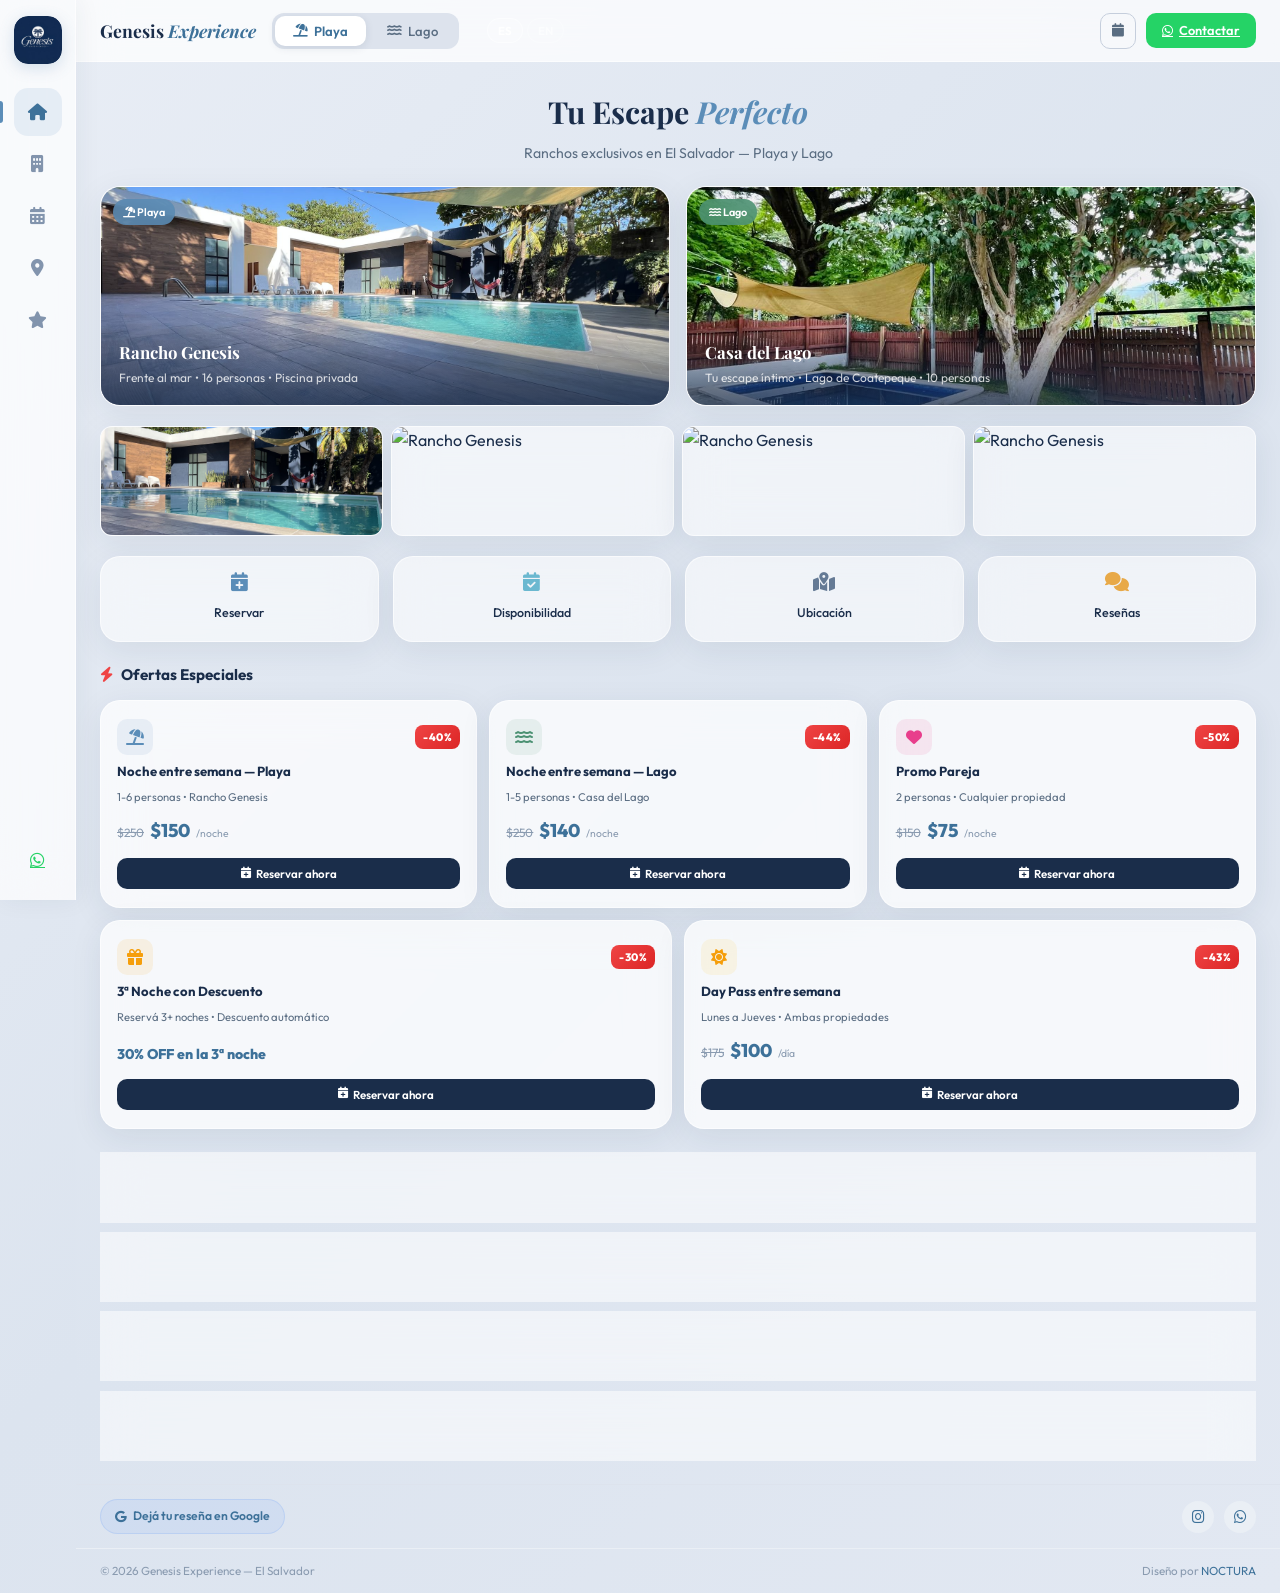
==== index.html @ 0c92fbf9 "Initial commit: Genesis Experience with international SEO optimization - Pre-rendered English versio" ====
<!DOCTYPE html>
<html lang="es">
<head>
    <meta charset="UTF-8">
    <meta name="viewport" content="width=device-width, initial-scale=1.0">
    <title>Genesis Experience | Ranchos Exclusivos en El Salvador — Playa y Lago de Coatepeque</title>
    <meta name="description" content="Ranchos exclusivos frente al mar y en el Lago de Coatepeque, El Salvador. Alquiler vacacional para familias de Centroam&eacute;rica y salvadore&ntilde;os en USA que regresan de visita. Day Pass, paquetes familiares, grupales y rom&aacute;nticos. Reserv&aacute; desde cualquier pa&iacute;s.">
    <meta name="keywords" content="rancho playa El Salvador, alquiler casa Coatepeque, caba&ntilde;a Lago Coatepeque, vacaciones El Salvador, turismo Costa del Sol, rancho familiar playa, day pass El Salvador, alquiler vacacional Centroam&eacute;rica, hospedaje El Salvador, vacation rental El Salvador, Genesis Experience, Genesis Ranch, rancho San Luis Talpa, turismo La Libertad, visitar El Salvador, ranchos playa Guatemala turistas, casa lago El Salvador diaspora">
    <meta name="author" content="Genesis Experience">
    <meta name="language" content="Spanish, Espa&ntilde;ol">
    <meta name="distribution" content="global">
    <meta name="rating" content="general">
    <meta name="robots" content="index, follow, max-image-preview:large, max-snippet:-1, max-video-preview:-1">
    <meta name="googlebot" content="index, follow">
    <!-- Geo tags -->
    <meta name="geo.region" content="SV">
    <meta name="geo.placename" content="La Libertad, El Salvador">
    <meta name="geo.position" content="13.473275;-89.267750">
    <meta name="ICBM" content="13.473275, -89.267750">
    <meta name="DC.coverage" content="El Salvador, Centroam&eacute;rica">
    <!-- Open Graph -->
    <meta property="og:type" content="website">
    <meta property="og:title" content="Genesis Experience | Ranchos Exclusivos en El Salvador">
    <meta property="og:description" content="Ranchos exclusivos frente al mar y en el Lago de Coatepeque. Reservá tu escapada perfecta en El Salvador desde cualquier país.">
    <meta property="og:image" content="https://genesis-experiences.com/img/logo-blue.jpg">
    <meta property="og:image:width" content="1024">
    <meta property="og:image:height" content="1024">
    <meta property="og:image:alt" content="Genesis Experience — Ranchos exclusivos en El Salvador">
    <meta property="og:url" content="https://genesis-experiences.com/">
    <meta property="og:locale" content="es_SV">
    <meta property="og:locale:alternate" content="es_GT">
    <meta property="og:locale:alternate" content="es_HN">
    <meta property="og:locale:alternate" content="es_CR">
    <meta property="og:locale:alternate" content="es_US">
    <meta property="og:locale:alternate" content="en_US">
    <meta property="og:site_name" content="Genesis Experience">
    <!-- Twitter Card -->
    <meta name="twitter:card" content="summary_large_image">
    <meta name="twitter:title" content="Genesis Experience | Ranchos Exclusivos en El Salvador">
    <meta name="twitter:description" content="Ranchos exclusivos frente al mar y en el Lago de Coatepeque. Reservá tu escapada perfecta en El Salvador.">
    <meta name="twitter:image" content="https://genesis-experiences.com/img/rancho-playa/rancho-playa-01.jpg">
    <meta name="twitter:image:alt" content="Rancho Genesis frente al mar en El Salvador">
    <!-- Canonical & hreflang -->
    <link rel="canonical" href="https://genesis-experiences.com/">
    <link rel="alternate" hreflang="es-sv" href="https://genesis-experiences.com/">
    <link rel="alternate" hreflang="es-gt" href="https://genesis-experiences.com/">
    <link rel="alternate" hreflang="es-hn" href="https://genesis-experiences.com/">
    <link rel="alternate" hreflang="es-cr" href="https://genesis-experiences.com/">
    <link rel="alternate" hreflang="es-ni" href="https://genesis-experiences.com/">
    <link rel="alternate" hreflang="es-us" href="https://genesis-experiences.com/">
    <link rel="alternate" hreflang="es-419" href="https://genesis-experiences.com/">
    <link rel="alternate" hreflang="en-us" href="https://genesis-experiences.com/en/">
    <link rel="alternate" hreflang="x-default" href="https://genesis-experiences.com/">
    <link rel="manifest" href="manifest.json">
    <meta name="theme-color" content="#1a2d4a">
    <link rel="icon" type="image/svg+xml" href="img/icons/favicon.svg">
    <link rel="apple-touch-icon" href="img/icons/icon-192.png">
    <link rel="preconnect" href="https://fonts.googleapis.com">
    <link rel="preconnect" href="https://fonts.gstatic.com" crossorigin>
    <link href="https://fonts.googleapis.com/css2?family=Outfit:wght@300;400;500;600;700;800&family=Playfair+Display:ital,wght@0,400;0,600;0,700;1,400&display=swap" rel="stylesheet">
    <link rel="stylesheet" href="https://cdnjs.cloudflare.com/ajax/libs/font-awesome/6.5.1/css/all.min.css">
    <link rel="stylesheet" href="css/styles.css?v=20260331">
    <!-- Structured Data: LodgingBusiness -->
    <script type="application/ld+json">
    {
        "@context": "https://schema.org",
        "@type": "LodgingBusiness",
        "@id": "https://genesis-experiences.com/#business",
        "name": "Genesis Experience",
        "alternateName": ["Genesis Ranch", "Rancho Genesis"],
        "description": "Ranchos exclusivos frente al mar y en el Lago de Coatepeque, El Salvador. Alquiler vacacional para familias centroamericanas y la diáspora salvadoreña que regresa a visitar.",
        "url": "https://genesis-experiences.com/",
        "image": [
            "https://genesis-experiences.com/img/rancho-playa/rancho-playa-01.jpg",
            "https://genesis-experiences.com/img/casa-lago/casa-lago-01.jpg",
            "https://genesis-experiences.com/img/logo-blue.jpg"
        ],
        "logo": "https://genesis-experiences.com/img/logo-blue.jpg",
        "telephone": "+50374762493",
        "email": "reservas@genesis-experiences.com",
        "priceRange": "$75 - $400",
        "currenciesAccepted": "USD",
        "paymentAccepted": ["Cash", "Bank Transfer"],
        "knowsLanguage": ["Spanish", "English"],
        "address": {
            "@type": "PostalAddress",
            "addressCountry": "SV",
            "addressRegion": "La Libertad",
            "addressLocality": "El Salvador"
        },
        "geo": {
            "@type": "GeoCoordinates",
            "latitude": "13.473275",
            "longitude": "-89.267750"
        },
        "areaServed": [
            { "@type": "Country", "name": "El Salvador" },
            { "@type": "Country", "name": "Guatemala" },
            { "@type": "Country", "name": "Honduras" },
            { "@type": "Country", "name": "Costa Rica" },
            { "@type": "Country", "name": "Nicaragua" },
            { "@type": "Country", "name": "United States" }
        ],
        "aggregateRating": {
            "@type": "AggregateRating",
            "ratingValue": "4.8",
            "reviewCount": "13",
            "bestRating": "5",
            "worstRating": "1"
        },
        "potentialAction": {
            "@type": "ReserveAction",
            "target": {
                "@type": "EntryPoint",
                "urlTemplate": "https://genesis-experiences.com/reservas",
                "inLanguage": ["es", "en"],
                "actionPlatform": ["http://schema.org/DesktopWebPlatform", "http://schema.org/MobileWebPlatform"]
            },
            "result": { "@type": "LodgingReservation", "name": "Reserva Genesis Experience" }
        },
        "sameAs": [
            "https://www.instagram.com/genesis_experience_sv/",
            "https://wa.me/50374762493"
        ],
        "containsPlace": [
            {
                "@type": "Accommodation",
                "@id": "https://genesis-experiences.com/#rancho-playa",
                "name": "Rancho Genesis Playa",
                "description": "Rancho exclusivo frente al mar con piscina privada, parrilla, amplias zonas al aire libre y capacidad para 16 personas. Ideal para familias y grupos.",
                "image": "https://genesis-experiences.com/img/rancho-playa/rancho-playa-01.jpg",
                "address": {
                    "@type": "PostalAddress",
                    "addressCountry": "SV",
                    "addressRegion": "La Libertad",
                    "addressLocality": "San Luis Talpa"
                },
                "geo": { "@type": "GeoCoordinates", "latitude": "13.473275", "longitude": "-89.267750" },
                "amenityFeature": [
                    { "@type": "LocationFeatureSpecification", "name": "Piscina privada", "value": true },
                    { "@type": "LocationFeatureSpecification", "name": "Acceso directo a playa", "value": true },
                    { "@type": "LocationFeatureSpecification", "name": "WiFi", "value": true },
                    { "@type": "LocationFeatureSpecification", "name": "Parrilla BBQ", "value": true },
                    { "@type": "LocationFeatureSpecification", "name": "Pet-friendly", "value": true },
                    { "@type": "LocationFeatureSpecification", "name": "Estacionamiento privado", "value": true },
                    { "@type": "LocationFeatureSpecification", "name": "4 habitaciones", "value": true },
                    { "@type": "LocationFeatureSpecification", "name": "Cocina equipada", "value": true }
                ],
                "occupancy": { "@type": "QuantitativeValue", "maxValue": 16, "unitText": "persons" },
                "priceRange": "$150 - $400"
            },
            {
                "@type": "Accommodation",
                "@id": "https://genesis-experiences.com/#casa-lago",
                "name": "Casa del Lago Coatepeque",
                "description": "Acogedora casa a orillas del Lago de Coatepeque con acceso privado al agua, muelle y vista espectacular. Ideal para parejas, retiros y grupos pequeños.",
                "image": "https://genesis-experiences.com/img/casa-lago/casa-lago-01.jpg",
                "address": {
                    "@type": "PostalAddress",
                    "addressCountry": "SV",
                    "addressRegion": "Santa Ana",
                    "addressLocality": "Lago de Coatepeque"
                },
                "geo": { "@type": "GeoCoordinates", "latitude": "13.842745", "longitude": "-89.570966" },
                "amenityFeature": [
                    { "@type": "LocationFeatureSpecification", "name": "Acceso privado al lago", "value": true },
                    { "@type": "LocationFeatureSpecification", "name": "Muelle", "value": true },
                    { "@type": "LocationFeatureSpecification", "name": "WiFi", "value": true },
                    { "@type": "LocationFeatureSpecification", "name": "Vista panorámica", "value": true },
                    { "@type": "LocationFeatureSpecification", "name": "Pet-friendly", "value": true },
                    { "@type": "LocationFeatureSpecification", "name": "3 habitaciones", "value": true },
                    { "@type": "LocationFeatureSpecification", "name": "Cocina equipada", "value": true }
                ],
                "occupancy": { "@type": "QuantitativeValue", "maxValue": 10, "unitText": "persons" },
                "priceRange": "$140 - $400"
            }
        ]
    }
    </script>
    <!-- Structured Data: WebSite (para Sitelinks searchbox) -->
    <script type="application/ld+json">
    {
        "@context": "https://schema.org",
        "@type": "WebSite",
        "name": "Genesis Experience",
        "url": "https://genesis-experiences.com/",
        "inLanguage": ["es", "en"]
    }
    </script>
    <!-- Structured Data: Organization -->
    <script type="application/ld+json">
    {
        "@context": "https://schema.org",
        "@type": "Organization",
        "name": "Genesis Experience",
        "url": "https://genesis-experiences.com/",
        "logo": "https://genesis-experiences.com/img/logo-blue.jpg",
        "contactPoint": {
            "@type": "ContactPoint",
            "telephone": "+50374762493",
            "contactType": "reservations",
            "availableLanguage": ["Spanish", "English"],
            "areaServed": ["SV", "GT", "HN", "CR", "NI", "US"]
        },
        "sameAs": [
            "https://www.instagram.com/genesis_experience_sv/"
        ]
    }
    </script>
</head>
<body>

<!-- SIDEBAR -->
<aside class="sidebar">
    <div class="sidebar-logo" onclick="navTo('home')"><img src="img/logo-blue.jpg" alt="Genesis Experience" style="width:100%;height:100%;object-fit:cover;border-radius:inherit;"></div>
    <nav class="sidebar-nav">
        <button class="sidebar-btn active" onclick="navTo('home')"><i class="fas fa-home"></i><span class="tip" data-i18n="nav.home">Inicio</span></button>
        <button class="sidebar-btn" onclick="navTo('property')"><i class="fas fa-building"></i><span class="tip" data-i18n="nav.property">Propiedad</span></button>
        <button class="sidebar-btn" onclick="navTo('booking')"><i class="fas fa-calendar-alt"></i><span class="tip" data-i18n="nav.book">Reservar</span></button>
        <button class="sidebar-btn" onclick="navTo('property')"><i class="fas fa-map-marker-alt"></i><span class="tip" data-i18n="nav.location">Ubicaci&oacute;n</span></button>
        <button class="sidebar-btn" onclick="navTo('reviews')"><i class="fas fa-star"></i><span class="tip" data-i18n="nav.reviews">Rese&ntilde;as</span></button>
    </nav>
    <div class="sidebar-bottom">
        <a href="https://wa.me/50374762493" target="_blank" class="sidebar-btn" style="color:#25d366;"><i class="fab fa-whatsapp"></i><span class="tip">WhatsApp</span></a>
    </div>
</aside>

<!-- MAIN -->
<div class="main theme-playa">
    <header class="topbar">
        <div class="topbar-left">
            <span class="topbar-brand">Genesis <em>Experience</em></span>
            <div class="prop-switch">
                <button class="prop-switch-btn active" onclick="switchGlobalProp('playa',this)"><i class="fas fa-umbrella-beach"></i> <span data-i18n="prop.beach.short">Playa</span></button>
                <button class="prop-switch-btn" onclick="switchGlobalProp('lago',this)"><i class="fas fa-water"></i> <span data-i18n="prop.lake.short">Lago</span></button>
            </div>
            <div class="lang-switch">
                <button class="lang-btn active" onclick="setLang('es')" data-lang="es">ES</button>
                <button class="lang-btn" onclick="setLang('en')" data-lang="en">EN</button>
            </div>
        </div>
        <div class="topbar-right">
            <button class="topbar-icon" onclick="navTo('booking')" title="Reservar"><i class="fas fa-calendar"></i></button>
            <a href="https://wa.me/50374762493" target="_blank" class="wa-btn"><i class="fab fa-whatsapp"></i> <span class="desk" data-i18n="nav.contact">Contactar</span></a>
        </div>
    </header>

    <!-- HOME -->
    <section class="page-section active" id="sec-home">
        <div class="home-welcome">
            <h1 data-i18n="hero.title">Tu Escape <em>Perfecto</em></h1>
            <p data-i18n="hero.subtitle">Ranchos exclusivos en El Salvador &mdash; Playa y Lago</p>
        </div>
        <div class="prop-cards-row">
            <div class="prop-card-home gcard" onclick="switchGlobalProp('playa');navTo('property')">
                <img src="img/rancho-playa/rancho-playa-03.jpg" alt="Rancho Genesis Playa" fetchpriority="high">
                <span class="prop-card-badge beach"><i class="fas fa-umbrella-beach"></i> Playa</span>
                <div class="prop-card-overlay">
                    <h3 data-i18n="prop.rancho.name">Rancho Genesis</h3>
                    <p data-i18n="prop.rancho.tagline">Frente al mar &bull; 16 personas &bull; Piscina privada</p>
                </div>
            </div>
            <div class="prop-card-home gcard" onclick="switchGlobalProp('lago');navTo('property')">
                <img src="img/casa-lago/casa-lago-04.jpg" alt="Casa del Lago" loading="lazy">
                <span class="prop-card-badge lake"><i class="fas fa-water"></i> Lago</span>
                <div class="prop-card-overlay">
                    <h3 data-i18n="prop.lago.name">Casa del Lago</h3>
                    <p data-i18n="prop.lago.tagline">Lago de Coatepeque &bull; 10 personas</p>
                </div>
            </div>
        </div>
        <div class="home-photos" id="homePhotos"></div>
        <div class="quick-row">
            <div class="quick-item gcard" onclick="navTo('booking')"><i class="fas fa-calendar-plus" style="color:var(--accent)"></i><span data-i18n="nav.book">Reservar</span></div>
            <div class="quick-item gcard" onclick="navTo('booking')"><i class="fas fa-calendar-check" style="color:var(--mint-dark)"></i><span data-i18n="nav.availability">Disponibilidad</span></div>
            <div class="quick-item gcard" onclick="navTo('property')"><i class="fas fa-map-marked-alt" style="color:var(--warm-600)"></i><span data-i18n="nav.location">Ubicaci&oacute;n</span></div>
            <div class="quick-item gcard" onclick="navTo('reviews')"><i class="fas fa-comments" style="color:var(--gold)"></i><span data-i18n="nav.reviews">Rese&ntilde;as</span></div>
        </div>
        <!-- Ofertas Flash -->
        <div class="offers-section">
            <h3 class="offers-title"><i class="fas fa-bolt"></i> Ofertas Especiales</h3>
            <div class="offers-scroll">
                <div class="offer-card shimmer-card gcard" onclick="navTo('booking');document.getElementById('formProperty').value='rancho-playa';document.getElementById('formType').value='noche';toggleDateFields();calcPrice();">
                    <div class="offer-top">
                        <div class="offer-icon" style="background:rgba(91,141,184,0.1);color:var(--accent);"><i class="fas fa-umbrella-beach"></i></div>
                        <span class="offer-badge">-40%</span>
                    </div>
                    <div class="offer-name">Noche entre semana &mdash; Playa</div>
                    <div class="offer-detail">1-6 personas &bull; Rancho Genesis</div>
                    <div class="offer-price">
                        <span class="offer-old">$250</span>
                        <span class="offer-new">$150</span>
                        <span class="offer-unit">/noche</span>
                    </div>
                    <button class="offer-cta"><i class="fas fa-calendar-plus"></i> Reservar ahora</button>
                </div>
                <div class="offer-card shimmer-card gcard" onclick="navTo('booking');document.getElementById('formProperty').value='casa-lago';document.getElementById('formType').value='noche';toggleDateFields();calcPrice();">
                    <div class="offer-top">
                        <div class="offer-icon" style="background:rgba(76,145,115,0.1);color:var(--lago);"><i class="fas fa-water"></i></div>
                        <span class="offer-badge">-44%</span>
                    </div>
                    <div class="offer-name">Noche entre semana &mdash; Lago</div>
                    <div class="offer-detail">1-5 personas &bull; Casa del Lago</div>
                    <div class="offer-price">
                        <span class="offer-old">$250</span>
                        <span class="offer-new">$140</span>
                        <span class="offer-unit">/noche</span>
                    </div>
                    <button class="offer-cta"><i class="fas fa-calendar-plus"></i> Reservar ahora</button>
                </div>
                <div class="offer-card shimmer-card gcard" onclick="navTo('booking');document.getElementById('formType').value='pareja';toggleDateFields();calcPrice();">
                    <div class="offer-top">
                        <div class="offer-icon" style="background:rgba(232,62,140,0.1);color:#e83e8c;"><i class="fas fa-heart"></i></div>
                        <span class="offer-badge">-50%</span>
                    </div>
                    <div class="offer-name">Promo Pareja</div>
                    <div class="offer-detail">2 personas &bull; Cualquier propiedad</div>
                    <div class="offer-price">
                        <span class="offer-old">$150</span>
                        <span class="offer-new">$75</span>
                        <span class="offer-unit">/noche</span>
                    </div>
                    <button class="offer-cta"><i class="fas fa-calendar-plus"></i> Reservar ahora</button>
                </div>
                <div class="offer-card shimmer-card gcard" onclick="navTo('booking');">
                    <div class="offer-top">
                        <div class="offer-icon" style="background:rgba(245,158,11,0.1);color:#f59e0b;"><i class="fas fa-gift"></i></div>
                        <span class="offer-badge">-30%</span>
                    </div>
                    <div class="offer-name">3&ordf; Noche con Descuento</div>
                    <div class="offer-detail">Reserv&aacute; 3+ noches &bull; Descuento autom&aacute;tico</div>
                    <div class="offer-price">
                        <span class="offer-new" style="font-size:0.88rem;">30% OFF en la 3&ordf; noche</span>
                    </div>
                    <button class="offer-cta"><i class="fas fa-calendar-plus"></i> Reservar ahora</button>
                </div>
                <div class="offer-card shimmer-card gcard" onclick="navTo('booking');document.getElementById('formType').value='daypass';toggleDateFields();calcPrice();">
                    <div class="offer-top">
                        <div class="offer-icon" style="background:rgba(251,191,36,0.1);color:#f59e0b;"><i class="fas fa-sun"></i></div>
                        <span class="offer-badge">-43%</span>
                    </div>
                    <div class="offer-name">Day Pass entre semana</div>
                    <div class="offer-detail">Lunes a Jueves &bull; Ambas propiedades</div>
                    <div class="offer-price">
                        <span class="offer-old">$175</span>
                        <span class="offer-new">$100</span>
                        <span class="offer-unit">/d&iacute;a</span>
                    </div>
                    <button class="offer-cta"><i class="fas fa-calendar-plus"></i> Reservar ahora</button>
                </div>
            </div>
        </div>
        <div class="home-revs" id="homeRevs"></div>
    </section>

    <!-- PROPERTY -->
    <section class="page-section" id="sec-property">
        <div class="prop-header">
            <div class="prop-gallery gcard" id="propGallery"></div>
            <div class="prop-info" id="propInfo"></div>
        </div>
        <div style="text-align:center;margin-top:4px;">
            <button class="btn-main" onclick="navTo('booking')"><i class="fas fa-calendar-plus"></i> <span data-i18n="book.property">Reservar esta Propiedad</span></button>
        </div>
        <div class="map-card gcard" id="mapPlaya" style="margin-top:20px;">
            <div class="map-head"><h3><i class="fas fa-umbrella-beach"></i> Rancho Genesis &mdash; <span data-i18n="map.location">Ubicaci&oacute;n</span></h3><span class="coords">13.473275, -89.267750</span></div>
            <iframe class="map-frame" src="https://www.google.com/maps/embed?pb=!1m18!1m12!1m3!1d317.2418757485168!2d-89.26791368355855!3d13.47322208946516!2m3!1f0!2f0!3f0!3m2!1i1024!2i768!4f13.1!3m3!1m2!1s0x8f7cd3165ce32a39%3A0xb4168dbc23240840!2sGenesis%20Ranch!5e1!3m2!1ses!2ssv!4v1773154653100!5m2!1ses!2ssv" allowfullscreen loading="lazy" referrerpolicy="no-referrer-when-downgrade"></iframe>
        </div>
        <div class="map-card gcard" id="mapLago" style="margin-top:20px;">
            <div class="map-head"><h3><i class="fas fa-water"></i> Casa del Lago &mdash; <span data-i18n="map.location">Ubicaci&oacute;n</span></h3><span class="coords">13.842745, -89.570966</span></div>
            <iframe class="map-frame" src="https://www.google.com/maps/embed?pb=!1m18!1m12!1m3!1d597.5596680745814!2d-89.57098910760114!3d13.843159509419142!2m3!1f0!2f0!3f0!3m2!1i1024!2i768!4f13.1!3m3!1m2!1s0x8f62c30d3515427f%3A0x4fa9820de4131a1b!2sCondominio%20lakeside!5e1!3m2!1ses!2ssv!4v1773154682039!5m2!1ses!2ssv" allowfullscreen loading="lazy" referrerpolicy="no-referrer-when-downgrade"></iframe>
        </div>
    </section>

    <!-- CALENDAR (hidden, redirects to booking) -->
    <!-- sec-calendar removed: booking section handles calendar -->

    <!-- BOOKING -->
    <section class="page-section" id="sec-booking">
        <div class="book-layout">
            <div class="book-left">
                <div class="cal-card gcard">
                    <div class="cal-header">
                        <h3 class="cal-title"><i class="fas fa-calendar-alt"></i> <span data-i18n="cal.title">Disponibilidad</span></h3>
                        <div class="cal-nav">
                            <button class="cal-nav-btn" onclick="changeMonth(-1)"><i class="fas fa-chevron-left"></i></button>
                            <span class="cal-month" id="calMonthYear"></span>
                            <button class="cal-nav-btn" onclick="changeMonth(1)"><i class="fas fa-chevron-right"></i></button>
                        </div>
                    </div>
                    <div class="cal-multi" id="calMulti"></div>
                    <div class="cal-legend">
                        <div class="cal-legend-item"><div class="cal-legend-dot" style="background:var(--accent);"></div> <span data-i18n="cal.today">Hoy</span></div>
                        <div class="cal-legend-item"><div class="cal-legend-dot" style="background:rgba(231,111,111,0.25);border:1px solid var(--coral);"></div> <span data-i18n="cal.booked">Reservado</span></div>
                        <div class="cal-legend-item"><div class="cal-legend-dot" style="background:rgba(232,169,72,0.2);border:1px solid rgba(232,169,72,0.5);"></div> <span data-i18n="cal.checkout">Salida 1PM</span></div>
                        <div class="cal-legend-item"><div class="cal-legend-dot" style="background:#fff;border:1px solid var(--warm-300);"></div> <span data-i18n="cal.available">Disponible</span></div>
                    </div>
                    <div class="cal-legend" style="margin-top:6px;padding-top:6px;border-top:1px dashed var(--warm-200);">
                        <div class="cal-legend-item"><div class="cal-legend-dot" style="background:#fff;border-bottom:2px solid #4caf50;"></div> <span>Entre semana</span></div>
                        <div class="cal-legend-item"><div class="cal-legend-dot" style="background:#fff;border-bottom:2px solid #ff9800;"></div> <span>Fin de semana</span></div>
                        <div class="cal-legend-item"><div class="cal-legend-dot" style="background:#fff;border-bottom:2px solid #e53935;"></div> <span>Temporada alta</span></div>
                    </div>
                </div>
                <!-- VIP Checker -->
                <div class="vip-checker gcard" id="vipChecker">
                    <h4 class="vc-title"><i class="fas fa-id-card"></i> &iquest;Ya sos cliente Genesis?</h4>
                    <p class="vc-desc">Ingres&aacute; tu DUI para ver tus beneficios exclusivos</p>
                    <div class="vc-input-row">
                        <input type="text" id="vipDUI" placeholder="00000000-0" maxlength="10">
                        <button type="button" onclick="checkVipCard()" class="vc-btn"><i class="fas fa-search"></i> Verificar</button>
                    </div>
                    <div id="vipCard" style="display:none;"></div>
                </div>
            </div>
            <div>
        <!-- Paquetes Próximamente -->
        <div class="packages-section">
            <h3 class="packages-title"><i class="fas fa-box-open"></i> Nuestros Paquetes</h3>
            <div class="packages-grid">
                <div class="pkg-card gcard">
                    <div class="pkg-icon" style="background:rgba(91,141,184,0.1);"><i class="fas fa-users" style="color:var(--accent);"></i></div>
                    <strong>Familiar</strong>
                    <span>4-6 personas &bull; Noche + actividades</span>
                    <div class="coming-badge sm">Pr&oacute;ximamente</div>
                </div>
                <div class="pkg-card gcard">
                    <div class="pkg-icon" style="background:rgba(255,152,0,0.1);"><i class="fas fa-people-carry" style="color:#ff9800;"></i></div>
                    <strong>Grupal</strong>
                    <span>10-16 personas &bull; Noche + parrillada</span>
                    <div class="coming-badge sm">Pr&oacute;ximamente</div>
                </div>
                <div class="pkg-card gcard">
                    <div class="pkg-icon" style="background:rgba(76,145,115,0.1);"><i class="fas fa-heart" style="color:var(--lago);"></i></div>
                    <strong>Rom&aacute;ntico</strong>
                    <span>Parejas &bull; Casa del Lago</span>
                    <div class="coming-badge sm">Pr&oacute;ximamente</div>
                </div>
                <div class="pkg-card gcard">
                    <div class="pkg-icon" style="background:rgba(26,45,74,0.08);"><i class="fas fa-briefcase" style="color:var(--warm-800);"></i></div>
                    <strong>Corporativo</strong>
                    <span>Retiros &bull; Lunes a Jueves</span>
                    <div class="coming-badge sm">Pr&oacute;ximamente</div>
                </div>
            </div>
            <p class="packages-cta">Interesado en un paquete? <a href="https://wa.me/50376257070?text=Hola%2C%20me%20interesan%20los%20paquetes" target="_blank"><i class="fab fa-whatsapp"></i> Consult&aacute; por WhatsApp</a></p>
        </div>
        <div class="promo-info-banner">
            <i class="fas fa-percent"></i>
            <span><strong>Reservá 3 noches o más</strong> y obtené <strong>30% OFF</strong> en tu 3ª noche automáticamente</span>
        </div>
        <form id="bookingForm" onsubmit="handleBooking(event)">
            <div class="form-card gcard" style="margin-bottom:16px;">
                    <h3><i class="fas fa-info-circle"></i> <span data-i18n="booking.details">Detalles de Reserva</span></h3>
                    <div class="frow">
                        <div class="fgroup"><label data-i18n="form.property.label">Propiedad</label><select id="formProperty" onchange="calcPrice()"><option value="" data-i18n="form.select">Seleccione...</option><option value="rancho-playa">Rancho Genesis — Playa</option><option value="casa-lago">Casa del Lago</option></select></div>
                        <div class="fgroup"><label data-i18n="form.type">Tipo</label><select id="formType" onchange="toggleDateFields()"><option value="noche" data-i18n="form.fullnight">Noche completa</option><option value="daypass">Day Pass</option><option value="pareja" data-i18n="form.couple">Promo Pareja</option></select></div>
                    </div>
                    <div class="frow">
                        <div class="fgroup"><label data-i18n="form.checkin">Check-in</label><input type="date" id="formCheckin" required onchange="calcPrice()"></div>
                        <div class="fgroup" id="checkoutGroup"><label data-i18n="form.checkout">Check-out</label><input type="date" id="formCheckout" required onchange="calcPrice()"></div>
                    </div>
                    <div class="frow">
                        <div class="fgroup"><label data-i18n="form.guests">Hu&eacute;spedes</label><select id="formGuests" onchange="calcPrice()"><option value="">Seleccione propiedad...</option></select></div>
                        <div class="fgroup"><label data-i18n="form.pets">Mascotas ($20 c/u)</label><select id="formPets" onchange="calcPrice()"><option value="0" data-i18n="form.no.pets">Sin mascotas</option><option value="1">1</option><option value="2">2</option><option value="3">3</option></select></div>
                    </div>
                    <div class="schedule-info">
                        <div class="schedule-info-title"><i class="fas fa-clock"></i> <span data-i18n="form.schedule">Horarios</span></div>
                        <div class="schedule-info-row"><span>Check-in</span><span class="sval" id="schedCheckin">3:00 PM</span></div>
                        <div class="schedule-info-row"><span>Check-out</span><span class="sval" id="schedCheckout">1:00 PM</span></div>
                        <div class="schedule-change">
                            <label><input type="checkbox" id="schedChange" onchange="toggleScheduleChange()"> <span data-i18n="form.schedule.change">Cambio de horario (+$50 c/u)</span></label>
                            <div class="schedule-change-opts" id="schedOpts">
                                <select id="schedCheckinOpt" onchange="updateScheduleDisplay();calcPrice()">
                                    <option value="" data-i18n="form.ci.standard">Check-in est&aacute;ndar (3PM)</option>
                                    <option value="early" data-i18n="form.ci.early">Check-in temprano (8AM)</option>
                                </select>
                                <select id="schedCheckoutOpt" onchange="updateScheduleDisplay();calcPrice()">
                                    <option value="" data-i18n="form.co.standard">Check-out est&aacute;ndar (1PM)</option>
                                    <option value="late" data-i18n="form.co.late">Check-out extendido (6PM)</option>
                                </select>
                            </div>
                            <div class="schedule-change-note" id="schedNote" style="display:none"></div>
                        </div>
                    </div>
                    <div class="frow full"><div class="fgroup"><label data-i18n="form.notes.label">Notas</label><textarea id="formMsg" placeholder="Solicitudes especiales..." data-i18n-placeholder="form.notes"></textarea></div></div>
                    <div class="avail-error" id="availError"><i class="fas fa-exclamation-triangle"></i> <span id="availErrorMsg"></span></div>
                    <div class="extras-section" id="extrasSection" style="display:none;">
                        <h4><i class="fas fa-plus-circle"></i> <span data-i18n="form.extras">Extras disponibles</span></h4>
                        <div class="extras-row" id="extraGuestsRow" style="display:none;">
                            <label><i class="fas fa-user-plus"></i> <span data-i18n="form.extra.guests">Personas extra ($15 c/u)</span></label>
                            <select id="extraGuests" onchange="calcPrice()"><option value="0">0</option><option value="1">1</option><option value="2">2</option><option value="3">3</option><option value="4">4</option></select>
                        </div>
                        <div class="extras-row" id="extraRoomRow" style="display:none;">
                            <label><input type="checkbox" id="extraRoom" onchange="calcPrice()" style="accent-color:var(--accent);width:15px;height:15px;"> <span data-i18n="form.extra.room">5ta habitaci&oacute;n (+$50)</span></label>
                        </div>
                    </div>
                    <!-- Add-ons Próximamente -->
                    <div class="addons-coming-soon">
                        <div class="coming-badge"><i class="fas fa-rocket"></i> Pr&oacute;ximamente</div>
                        <h4><i class="fas fa-concierge-bell"></i> Servicios adicionales</h4>
                        <div class="addon-item disabled">
                            <i class="fas fa-fire-alt"></i>
                            <div><strong>Kit de parrillada</strong><span>Carnes, complementos, carb&oacute;n y utensilios para tu grupo</span></div>
                        </div>
                        <div class="addon-item disabled">
                            <i class="fas fa-gift"></i>
                            <div><strong>Decoraci&oacute;n para evento</strong><span>Cumplea&ntilde;os, despedidas, aniversarios — decoraci&oacute;n completa</span></div>
                        </div>
                    </div>
                </div>
                <div class="form-card gcard">
                        <h3><i class="fas fa-user"></i> <span data-i18n="booking.personal">Datos Personales</span></h3>
                        <div class="frow full"><div class="fgroup"><label data-i18n="form.fullname">Nombre completo</label><input type="text" id="formName" required placeholder="Nombre y apellido"></div></div>
                        <div class="frow">
                            <div class="fgroup"><label data-i18n="form.dui">DUI</label><input type="text" id="formDUI" required placeholder="00000000-0" onchange="checkVipStatus()"></div>
                            <div class="fgroup"><label data-i18n="form.phone">Tel&eacute;fono</label><input type="tel" id="formPhone" required placeholder="7000-0000"></div>
                        </div>
                        <div id="vipBanner" class="vip-client-banner" style="display:none;"></div>
                        <div class="frow full"><div class="fgroup"><label data-i18n="form.email">Email (opcional)</label><input type="email" id="formEmail" placeholder="correo@ejemplo.com"></div></div>
                        <div class="frow">
                            <div class="fgroup">
                                <label>Ciudad / Departamento</label>
                                <select id="formCity">
                                    <option value="">Seleccione...</option>
                                    <option value="San Salvador">San Salvador</option>
                                    <option value="Santa Ana">Santa Ana</option>
                                    <option value="San Miguel">San Miguel</option>
                                    <option value="La Libertad">La Libertad</option>
                                    <option value="Sonsonate">Sonsonate</option>
                                    <option value="Chalatenango">Chalatenango</option>
                                    <option value="Cuscatlán">Cuscatlán</option>
                                    <option value="La Paz">La Paz</option>
                                    <option value="Cabañas">Cabañas</option>
                                    <option value="San Vicente">San Vicente</option>
                                    <option value="Usulután">Usulután</option>
                                    <option value="Morazán">Morazán</option>
                                    <option value="La Unión">La Unión</option>
                                    <option value="Ahuachapán">Ahuachapán</option>
                                    <option value="Guatemala">Guatemala</option>
                                    <option value="Honduras">Honduras</option>
                                    <option value="Otro país">Otro país</option>
                                </select>
                            </div>
                            <div class="fgroup">
                                <label>¿Cómo nos encontró?</label>
                                <select id="formSource">
                                    <option value="">Seleccione...</option>
                                    <option value="Instagram">Instagram</option>
                                    <option value="Facebook">Facebook</option>
                                    <option value="TikTok">TikTok</option>
                                    <option value="Google">Google</option>
                                    <option value="Recomendación">Recomendación de alguien</option>
                                    <option value="WhatsApp">WhatsApp / Grupo</option>
                                    <option value="Airbnb">Airbnb</option>
                                    <option value="Cliente frecuente">Ya había venido antes</option>
                                    <option value="Otro">Otro</option>
                                </select>
                            </div>
                        </div>
                </div>
        </form>
            </div>
        </div>
        <!-- 3rd night promo banner -->
        <div id="thirdNightPromo" class="third-night-promo" style="display:none;"></div>
        <div class="price-summary" id="priceDisplay">
            <div class="price-row"><span id="priceLabel">Tarifa</span><span class="amt" id="pricePerNight">$0</span></div>
            <div id="nightlyBreakdown" style="display:none;"></div>
            <div class="price-row" id="nightsRow"><span id="nightsLabel">x 1 noche</span><span class="amt" id="subtotalPrice">$0</span></div>
            <div class="price-row" id="petsRow" style="display:none;"><span id="petsLabel">Mascotas</span><span class="amt" id="petsCost">$0</span></div>
            <div class="price-row schedule-extra" id="schedRow" style="display:none;"><span><i class="fas fa-clock"></i> Cambio de horario</span><span class="amt" id="schedCost">$50</span></div>
            <div class="price-row extras" id="extrasRow" style="display:none;"><span id="extrasLabel"><i class="fas fa-plus-circle"></i> Extras</span><span class="amt" id="extrasCost">$0</span></div>
            <div class="price-row total"><span data-i18n="price.total">Total</span><span class="amt" id="totalPrice">$0</span></div>
            <div class="price-row deposit"><span><i class="fas fa-shield-alt"></i> <span data-i18n="price.deposit">Anticipo 40%</span></span><span class="amt" id="depositPrice">$0</span></div>
            <div class="price-row"><span data-i18n="price.remaining">Restante al llegar</span><span class="amt" id="remainingPrice">$0</span></div>
            <div style="background:rgba(232,169,72,0.08);border:1px solid rgba(232,169,72,0.2);border-radius:8px;padding:10px 14px;margin-top:10px;font-size:0.75rem;color:var(--text-medium);display:flex;align-items:center;gap:8px;">
                <i class="fas fa-info-circle" style="color:var(--gold);flex-shrink:0;"></i>
                <span>Al confirmar por WhatsApp recibir&aacute;s los datos para realizar el anticipo. Tienes 1 d&iacute;a h&aacute;bil para completar el pago.</span>
            </div>
            <button type="submit" form="bookingForm" class="btn-book"><i class="fab fa-whatsapp"></i> <span data-i18n="booking.whatsapp">Confirmar por WhatsApp</span></button>
        </div>
    </section>

    <!-- MAP (moved to property section) -->
    <!-- sec-map removed: maps are in property section -->

    <!-- REVIEWS -->
    <section class="page-section" id="sec-reviews">
        <div class="rev-header">
            <h2><i class="fas fa-star"></i> <span data-i18n="reviews.title">Rese&ntilde;as de Hu&eacute;spedes</span></h2>
            <a href="https://www.google.com/maps/place/Genesis+Ranch/@13.4731667,-89.26775,17z/data=!4m6!3m5!1s0x8f7cd3165ce32a39:0xb4168dbc23240840!8m2!3d13.4731667!4d-89.26775!16s%2Fg%2F11pwt3_w5_?entry=ttu" target="_blank" class="google-btn"><i class="fab fa-google"></i> <span data-i18n="review.google">Dejar Rese&ntilde;a en Google</span></a>
        </div>
        <div class="rev-grid" id="revGrid"></div>

        <!-- REVIEW FORM -->
        <div class="rev-form-wrap">
            <div class="rev-form-title"><i class="fas fa-pen-fancy"></i> <span data-i18n="review.share">Comparte tu experiencia</span></div>
            <form id="reviewForm" onsubmit="submitReview(event)">
                <div class="rev-form-row">
                    <div>
                        <label data-i18n="review.fullname">Nombre completo</label>
                        <input type="text" id="revName" placeholder="Tu nombre" data-i18n-placeholder="review.yourname" required>
                    </div>
                    <div>
                        <label data-i18n="review.prop">Propiedad visitada</label>
                        <select id="revProp" required>
                            <option value="" data-i18n="form.select">Seleccione...</option>
                            <option value="Rancho Genesis - Playa">Rancho Genesis - Playa</option>
                            <option value="Casa del Lago">Casa del Lago</option>
                        </select>
                    </div>
                </div>
                <div class="rev-form-row">
                    <div>
                        <label data-i18n="review.date">Fecha de tu estad&iacute;a</label>
                        <input type="month" id="revDate" required>
                    </div>
                    <div>
                        <label>Calificaci&oacute;n</label>
                        <div class="rev-stars-input">
                            <input type="radio" name="revStars" id="star5" value="5"><label for="star5">&#9733;</label>
                            <input type="radio" name="revStars" id="star4" value="4"><label for="star4">&#9733;</label>
                            <input type="radio" name="revStars" id="star3" value="3"><label for="star3">&#9733;</label>
                            <input type="radio" name="revStars" id="star2" value="2"><label for="star2">&#9733;</label>
                            <input type="radio" name="revStars" id="star1" value="1" checked><label for="star1">&#9733;</label>
                        </div>
                    </div>
                </div>
                <div class="rev-form-row full">
                    <div>
                        <label data-i18n="review.text">Tu rese&ntilde;a</label>
                        <textarea id="revText" placeholder="Cu&eacute;ntanos c&oacute;mo fue tu experiencia..." data-i18n-placeholder="review.experience" required></textarea>
                    </div>
                </div>
                <div class="rev-photo-upload" id="revPhotoArea">
                    <i class="fas fa-camera"></i>
                    <span data-i18n="review.photo">Adjunta tu fotograf&iacute;a de tus momentos favoritos</span>
                    <input type="file" id="revPhoto" accept="image/*" onchange="previewRevPhoto(this)">
                </div>
                <div id="revPhotoPreview" style="display:none;text-align:center;margin-bottom:12px;">
                    <img id="revPhotoImg" style="max-height:120px;border-radius:8px;">
                    <div style="margin-top:6px;"><a href="#" onclick="clearRevPhoto();return false" style="font-size:0.75rem;color:var(--coral);" data-i18n="review.photo.remove">Quitar foto</a></div>
                </div>
                <button type="submit" class="btn-submit-review"><i class="fas fa-paper-plane"></i> <span data-i18n="review.post">Publicar Rese&ntilde;a</span></button>
            </form>
        </div>
    </section>

    <!-- STORY CARD OVERLAY -->
    <div class="story-overlay" id="storyOverlay" onclick="if(event.target===this)closeStory()">
        <canvas id="storyCanvas" width="1080" height="1920"></canvas>
        <div class="story-actions">
            <button class="btn-dl" onclick="downloadStory()"><i class="fas fa-download"></i> <span data-i18n="story.save">Guardar imagen</span></button>
            <button class="btn-close-story" onclick="closeStory()"><i class="fas fa-times"></i> <span data-i18n="story.close">Cerrar</span></button>
        </div>
    </div>

    <!-- ESCAPÁTE ENTRE SEMANA -->
    <section class="page-section midweek-section" id="sec-midweek">
        <div class="midweek-card">
            <div class="midweek-icon"><i class="fas fa-moon"></i></div>
            <h3>Escap&aacute;te entre semana</h3>
            <p>Descubr&iacute; la tranquilidad que solo los d&iacute;as de semana pueden ofrecer. Sin multitudes, con toda la privacidad. Tarifas especiales de lunes a jueves.</p>
            <div class="midweek-features">
                <div class="mw-feat"><i class="fas fa-tag"></i> Tarifas reducidas</div>
                <div class="mw-feat"><i class="fas fa-user-shield"></i> Privacidad total</div>
                <div class="mw-feat"><i class="fas fa-sun"></i> Day Pass disponible</div>
            </div>
            <button class="btn-main" onclick="navTo('booking')"><i class="fas fa-calendar-plus"></i> Ver disponibilidad</button>
        </div>
    </section>

    <footer class="app-footer">
        <div class="footer-top">
            <a href="https://www.google.com/maps/place/Genesis+Ranch/@13.4731667,-89.26775,17z/data=!4m6!3m5!1s0x8f7cd3165ce32a39:0xb4168dbc23240840!8m2!3d13.4731667!4d-89.26775!16s%2Fg%2F11pwt3_w5_?entry=ttu" target="_blank" class="footer-review-btn"><i class="fab fa-google"></i> Dej&aacute; tu rese&ntilde;a en Google</a>
            <div class="footer-social">
                <a href="https://www.instagram.com/genesis_experience_sv/" target="_blank" title="Instagram"><i class="fab fa-instagram"></i></a>
                <a href="https://wa.me/50376257070" target="_blank" title="WhatsApp"><i class="fab fa-whatsapp"></i></a>
            </div>
        </div>
        <div class="footer-bottom">
            <span>&copy; 2026 Genesis Experience &mdash; El Salvador</span>
            <span><span data-i18n="footer.design">Dise&ntilde;o por</span> <a href="https://www.noctura-studio.com" target="_blank">NOCTURA</a></span>
        </div>
    </footer>
</div>

<!-- MOBILE NAV -->
<nav class="mob-nav">
    <div class="mob-nav-inner">
        <button class="mob-btn active" onclick="navTo('home')"><i class="fas fa-home"></i><span data-i18n="nav.home">Inicio</span></button>
        <button class="mob-btn" onclick="navTo('property')"><i class="fas fa-building"></i><span data-i18n="nav.property">Propiedad</span></button>
        <button class="mob-btn" onclick="navTo('booking')"><i class="fas fa-calendar-alt"></i><span data-i18n="nav.book">Reservar</span></button>
        <button class="mob-btn" onclick="navTo('reviews')"><i class="fas fa-star"></i><span data-i18n="nav.reviews">Rese&ntilde;as</span></button>
    </div>
</nav>

<div class="toast-overlay" id="toastOverlay" onclick="closeToast()"></div>
<div class="toast-alert" id="toastAlert">
    <i class="fas fa-exclamation-circle"></i>
    <div class="toast-title" id="toastTitle">Fecha no disponible</div>
    <div class="toast-msg" id="toastMsg"></div>
    <button class="toast-btn" onclick="closeToast()" data-i18n="toast.ok">Entendido</button>
</div>
<script src="js/i18n.js?v=20260331"></script>
<script src="js/config.js?v=20260331"></script>
<script src="js/navigation.js?v=20260331"></script>
<script src="js/calendar.js?v=20260331"></script>
<script src="js/booking.js?v=20260331"></script>
<script src="js/reviews.js?v=20260331"></script>
<script src="js/lightbox.js?v=20260331"></script>
<!-- Hidden form for Netlify form detection -->
<form hidden method='post' name='encuesta-genesis'>
    <input name="form-name" type="hidden" value="encuesta-genesis">
    <input name="bot-field"><input name="nombre"><input name="propiedad">
    <input name="fecha"><input name="general"><input name="limpieza">
    <input name="atencion"><input name="instalaciones"><input name="precio">
    <input name="recomienda"><input name="volveria">
    <textarea name="lo_mejor"></textarea><textarea name="mejorar"></textarea>
</form>
<script src="js/app.js?v=20260331"></script>
</body>
</html>
---- css/styles.css ----
:root {
            --warm-50: #f4f6fa;
            --warm-100: #eaeff5;
            --warm-200: #dde3ed;
            --warm-300: #c5cedc;
            --warm-400: #a3b1c6;
            --warm-500: #8294ad;
            --warm-600: #657a95;
            --warm-700: #4d6280;
            --warm-800: #344b6b;
            --warm-900: #1a2d4a;
            --accent: #5b8db8;
            --accent-light: #7ba8cc;
            --accent-dark: #3d7199;
            --mint: #a8d4e2;
            --mint-dark: #6bb8d0;
            --lago: #4c9173;
            --lago-light: #6bb89a;
            --lago-dark: #3a7a5e;
            --glass-bg: rgba(255,255,255,0.55);
            --glass-bg-strong: rgba(255,255,255,0.72);
            --glass-border: rgba(255,255,255,0.6);
            --glass-shadow: 0 8px 32px rgba(26,45,74,0.08);
            --glass-blur: blur(20px);
            --text-dark: #1a2d4a;
            --text-medium: #5a6d82;
            --text-light: #8a9bb0;
            --font-display: 'Playfair Display', Georgia, serif;
            --font-body: 'Outfit', -apple-system, sans-serif;
            --radius-sm: 12px;
            --radius-md: 20px;
            --radius-lg: 28px;
            --transition: 0.4s cubic-bezier(0.25,0.46,0.45,0.94);
            --coral: #e76f6f;
            --gold: #e8a948;
            --green: #5bb88d;
        }

        /* ===== PROPERTY THEMES ===== */
        .main{
            --theme-accent: var(--accent);
            --theme-accent-dark: var(--accent-dark);
            --theme-accent-light: var(--accent-light);
            --theme-glow: rgba(91,141,184,0.08);
            --theme-glow-border: rgba(91,141,184,0.15);
            --theme-bg: linear-gradient(135deg,#e8edf5 0%,#dce4ef 50%,#e2e8f2 100%);
            --theme-gradient: linear-gradient(135deg,var(--accent),var(--mint-dark));
            transition: background 0.6s ease;
        }
        .main.theme-lago{
            --theme-accent: var(--lago);
            --theme-accent-dark: var(--lago-dark);
            --theme-accent-light: var(--lago-light);
            --theme-glow: rgba(76,145,115,0.08);
            --theme-glow-border: rgba(76,145,115,0.15);
            --theme-bg: linear-gradient(135deg,#e8f2ed 0%,#dceee5 50%,#e2f0ea 100%);
            --theme-gradient: linear-gradient(135deg,var(--lago),var(--lago-light));
        }
        .main.theme-lago{background:var(--theme-bg);}
        .main.theme-playa{background:var(--theme-bg);}

        /* Theme-aware elements */
        .main.theme-lago .topbar{border-bottom-color:rgba(76,145,115,0.15);}
        .main.theme-lago .prop-switch-btn.active{color:var(--lago-dark);}
        .main.theme-lago .sidebar-btn:hover{color:var(--lago-dark);background:rgba(76,145,115,0.08);}
        .main.theme-lago .sidebar-btn.active{color:var(--lago-dark);background:rgba(76,145,115,0.12);}
        .main.theme-lago .sidebar-btn.active::before{background:var(--lago);}
        .main.theme-lago .sidebar-logo{}
        .main.theme-lago .cal-day.today{background:var(--lago);color:white;}
        .main.theme-lago .cal-day.available:hover{background:rgba(76,145,115,0.1);color:var(--lago-dark);}
        .main.theme-lago .form-card h3 i,.main.theme-lago .cal-title i{color:var(--lago);}
        .main.theme-lago .btn-main,.main.theme-lago .btn-book{background:var(--theme-gradient);}
        .main.theme-lago .btn-main:hover,.main.theme-lago .btn-book:hover{box-shadow:0 4px 16px rgba(76,145,115,0.3);}
        .main.theme-lago .price-row .amt{color:var(--lago-dark);}
        .main.theme-lago .price-row.total .amt{color:var(--lago-dark);}
        .main.theme-lago .schedule-info{background:rgba(76,145,115,0.08);border-color:rgba(76,145,115,0.15);}
        .main.theme-lago .schedule-info-title{color:var(--lago-dark);}
        .main.theme-lago .gcard:hover{box-shadow:0 8px 24px rgba(76,145,115,0.1);}
        .main.theme-lago .mob-btn.active{color:var(--lago-dark);}
        .main.theme-lago .wa-float{background:var(--lago);box-shadow:0 4px 16px rgba(76,145,115,0.4);}
        .main.theme-lago .topbar-brand em{color:var(--lago-dark);}
        .main.theme-lago .promo-info-banner{background:linear-gradient(135deg,rgba(76,145,115,0.08),rgba(107,184,154,0.06));border-color:rgba(76,145,115,0.2);}
        .main.theme-lago .promo-info-banner i{color:var(--lago);}
        .main.theme-lago .quick-item:first-child i{color:var(--lago) !important;}
        .main.theme-lago .rev-avatar{background:var(--theme-gradient);}
        .main.theme-lago .btn-submit-review{background:var(--theme-gradient);}
        .main.theme-lago .midweek-card{background:linear-gradient(135deg,rgba(58,122,94,0.95),rgba(76,145,115,0.92));}
        .main.theme-lago .footer-social a:hover{background:var(--lago);}

        /* Sidebar theme */
        .sidebar.theme-lago .sidebar-btn:hover{color:var(--lago-dark);background:rgba(76,145,115,0.08);}
        .sidebar.theme-lago .sidebar-btn.active{color:var(--lago-dark);background:rgba(76,145,115,0.12);}
        .sidebar.theme-lago .sidebar-btn.active::before{background:var(--lago);}
        .sidebar.theme-lago .sidebar-logo{}

        /* Mobile nav theme */
        .mob-nav.theme-lago .mob-btn.active{color:var(--lago-dark);}

        *,*::before,*::after{box-sizing:border-box;margin:0;padding:0;}
        html{font-size:16px;scroll-behavior:smooth;}
        body{
            font-family:var(--font-body);
            background:linear-gradient(135deg,#e8edf5 0%,#dce4ef 50%,#e2e8f2 100%);
            color:var(--text-dark);
            line-height:1.7;
            overflow-x:hidden;
            -webkit-font-smoothing:antialiased;
            display:flex;
            min-height:100vh;
        }
        ::-webkit-scrollbar{width:6px;}
        ::-webkit-scrollbar-track{background:var(--warm-200);}
        ::-webkit-scrollbar-thumb{background:var(--warm-400);border-radius:3px;}

        /* ===== SIDEBAR ===== */
        .sidebar{
            width:76px;
            background:var(--glass-bg-strong);
            backdrop-filter:var(--glass-blur);
            -webkit-backdrop-filter:var(--glass-blur);
            border-right:1px solid var(--glass-border);
            display:flex;
            flex-direction:column;
            align-items:center;
            padding:16px 0;
            position:fixed;
            top:0;left:0;
            height:100vh;
            z-index:100;
            box-shadow:2px 0 24px rgba(26,45,74,0.06);
        }
        .sidebar-logo{
            width:48px;height:48px;
            border-radius:14px;
            background:none;overflow:hidden;
            display:flex;align-items:center;justify-content:center;
            margin-bottom:24px;cursor:pointer;
            box-shadow:0 4px 16px rgba(61,113,153,0.2);
            transition:var(--transition);
        }
        .sidebar-logo:hover{transform:scale(1.05);}
        .sidebar-nav{display:flex;flex-direction:column;gap:4px;flex:1;}
        .sidebar-btn{
            width:48px;height:48px;
            border-radius:14px;border:none;
            background:transparent;
            color:var(--warm-500);
            font-size:1.05rem;cursor:pointer;
            display:flex;align-items:center;justify-content:center;
            transition:var(--transition);
            position:relative;
        }
        .sidebar-btn:hover{color:var(--accent-dark);background:rgba(91,141,184,0.08);}
        .sidebar-btn.active{color:var(--accent-dark);background:rgba(91,141,184,0.12);}
        .sidebar-btn.active::before{
            content:'';position:absolute;left:-14px;
            width:3px;height:22px;
            background:var(--accent);border-radius:0 3px 3px 0;
        }
        .sidebar-btn .tip{
            position:absolute;left:58px;
            background:var(--warm-900);color:#fff;
            padding:5px 12px;border-radius:8px;
            font-size:0.72rem;white-space:nowrap;
            pointer-events:none;opacity:0;
            transform:translateX(-6px);
            transition:0.2s ease;z-index:200;
        }
        .sidebar-btn:hover .tip{opacity:1;transform:translateX(0);}
        .sidebar-bottom{margin-top:auto;display:flex;flex-direction:column;gap:4px;align-items:center;}

        /* ===== MAIN ===== */
        .main{margin-left:76px;flex:1;min-height:100vh;display:flex;flex-direction:column;}

        /* ===== TOPBAR ===== */
        .topbar{
            height:62px;
            border-bottom:1px solid var(--glass-border);
            display:flex;align-items:center;justify-content:space-between;
            padding:0 24px;
            background:var(--glass-bg-strong);
            backdrop-filter:var(--glass-blur);
            -webkit-backdrop-filter:var(--glass-blur);
            position:sticky;top:0;z-index:50;
        }
        .topbar-left{display:flex;align-items:center;gap:16px;}
        .topbar-brand{
            font-family:var(--font-display);
            font-size:1.1rem;font-weight:700;color:var(--text-dark);
        }
        .topbar-brand em{color:var(--accent-dark);font-style:italic;}

        .prop-switch{
            display:flex;
            background:var(--warm-200);
            border-radius:var(--radius-sm);
            padding:3px;gap:3px;
        }
        .prop-switch-btn{
            padding:7px 18px;border-radius:10px;border:none;
            background:transparent;color:var(--text-medium);
            font-family:var(--font-body);font-size:0.82rem;font-weight:500;
            cursor:pointer;transition:var(--transition);
            display:flex;align-items:center;gap:6px;
        }
        .prop-switch-btn:hover{color:var(--text-dark);}
        .prop-switch-btn.active{
            background:#fff;color:var(--accent-dark);font-weight:600;
            box-shadow:0 2px 8px rgba(26,45,74,0.1);
        }
        .topbar-right{display:flex;align-items:center;gap:10px;}
        .topbar-icon{
            width:36px;height:36px;border-radius:10px;
            border:1px solid var(--warm-300);background:transparent;
            color:var(--text-medium);
            display:flex;align-items:center;justify-content:center;
            cursor:pointer;transition:var(--transition);font-size:0.85rem;
        }
        .topbar-icon:hover{color:var(--accent-dark);border-color:var(--accent-light);}
        .wa-btn{
            padding:7px 16px;border-radius:10px;border:none;
            background:#25d366;color:#fff;
            font-family:var(--font-body);font-weight:600;font-size:0.8rem;
            cursor:pointer;display:flex;align-items:center;gap:6px;
            transition:var(--transition);
        }
        .wa-btn:hover{background:#1ebe5d;transform:translateY(-1px);}

        /* ===== SECTIONS ===== */
        .page-section{display:none;animation:fadeUp .45s ease;padding:24px;flex:1;}
        .page-section.active{display:block;}
        @keyframes fadeUp{from{opacity:0;transform:translateY(14px);}to{opacity:1;transform:translateY(0);}}

        /* ===== GLASS CARD ===== */
        .gcard{
            background:var(--glass-bg);
            backdrop-filter:var(--glass-blur);
            -webkit-backdrop-filter:var(--glass-blur);
            border:1px solid var(--glass-border);
            border-radius:var(--radius-md);
            box-shadow:var(--glass-shadow);
            transition:var(--transition);
        }
        .gcard:hover{box-shadow:0 12px 40px rgba(26,45,74,0.12);transform:translateY(-2px);}

        /* ===== HOME ===== */
        .home-welcome{text-align:center;margin-bottom:20px;}
        .home-welcome h1{font-family:var(--font-display);font-size:clamp(1.4rem,2.5vw,1.9rem);font-weight:700;color:var(--text-dark);margin-bottom:4px;}
        .home-welcome h1 em{color:var(--accent);font-style:italic;}
        .home-welcome p{color:var(--text-medium);font-size:0.88rem;}

        .prop-cards-row{display:grid;grid-template-columns:1fr 1fr;gap:16px;margin-bottom:20px;}
        .prop-card-home{border-radius:var(--radius-md);overflow:hidden;position:relative;height:220px;cursor:pointer;}
        .prop-card-home img{width:100%;height:100%;object-fit:cover;transition:transform 6s ease;}
        .prop-card-home:hover img{transform:scale(1.05);}
        .prop-card-overlay{
            position:absolute;bottom:0;left:0;right:0;
            padding:16px 18px;
            background:linear-gradient(transparent,rgba(26,45,74,0.75));
        }
        .prop-card-overlay h3{font-family:var(--font-display);font-size:1.05rem;font-weight:700;color:#fff;margin-bottom:2px;}
        .prop-card-overlay p{color:rgba(255,255,255,0.8);font-size:0.75rem;}
        .prop-card-badge{
            position:absolute;top:12px;left:12px;
            padding:4px 10px;border-radius:16px;font-size:0.68rem;font-weight:600;
            backdrop-filter:blur(10px);-webkit-backdrop-filter:blur(10px);
        }
        .prop-card-badge.beach{background:rgba(91,141,184,0.85);color:#fff;}
        .prop-card-badge.lake{background:rgba(76,145,115,0.88);color:#fff;}

        .home-photos{display:grid;grid-template-columns:repeat(4,1fr);gap:8px;margin-bottom:20px;}
        .home-photo{border-radius:var(--radius-sm);overflow:hidden;height:110px;cursor:pointer;position:relative;}
        .home-photo img{width:100%;height:100%;object-fit:cover;transition:transform .4s ease;}
        .home-photo:hover img{transform:scale(1.08);}

        .quick-row{display:grid;grid-template-columns:repeat(4,1fr);gap:14px;margin-bottom:20px;}
        .quick-item{
            padding:16px;text-align:center;cursor:pointer;text-decoration:none;color:var(--text-dark);
        }
        .quick-item i{font-size:1.2rem;margin-bottom:6px;display:block;}
        .quick-item span{font-size:0.78rem;font-weight:500;}

        /* Home reviews vertical */
        .home-revs{display:flex;flex-direction:column;gap:10px;}
        .home-rev{
            display:flex;align-items:flex-start;gap:12px;padding:12px 16px;
            background:var(--glass-bg);backdrop-filter:var(--glass-blur);
            border:1px solid var(--glass-border);border-radius:var(--radius-sm);
            animation:revAppear .5s ease backwards;
        }
        .home-rev-avatar{
            width:34px;height:34px;border-radius:50%;flex-shrink:0;
            background:linear-gradient(135deg,var(--accent),var(--mint-dark));
            display:flex;align-items:center;justify-content:center;
            font-weight:700;font-size:0.75rem;color:#fff;
        }
        .home-rev-body{flex:1;min-width:0;}
        .home-rev-top{display:flex;align-items:center;gap:8px;margin-bottom:3px;}
        .home-rev-name{font-weight:600;font-size:0.8rem;}
        .home-rev-stars{color:var(--gold);font-size:0.65rem;letter-spacing:1px;}
        .home-rev-text{font-size:0.78rem;color:var(--text-medium);line-height:1.5;}

        /* ===== PROPERTY ===== */
        .prop-header{display:grid;grid-template-columns:1.2fr 1fr;gap:24px;margin-bottom:24px;}
        .prop-gallery{border-radius:var(--radius-md);overflow:hidden;position:relative;height:340px;}
        .prop-gallery img{width:100%;height:100%;object-fit:cover;position:absolute;top:0;left:0;opacity:0;transition:opacity 1s ease;}
        .prop-gallery img.active{opacity:1;}
        .gal-dots{position:absolute;bottom:14px;left:50%;transform:translateX(-50%);display:flex;gap:7px;z-index:5;}
        .gal-dot{width:8px;height:8px;border-radius:50%;background:rgba(255,255,255,0.5);cursor:pointer;transition:var(--transition);}
        .gal-dot.active{background:var(--accent);width:22px;border-radius:4px;}
        .gal-nav{
            position:absolute;top:50%;transform:translateY(-50%);
            width:34px;height:34px;border-radius:50%;border:none;
            background:rgba(255,255,255,0.7);backdrop-filter:blur(8px);
            color:var(--text-dark);cursor:pointer;z-index:5;
            display:flex;align-items:center;justify-content:center;
            transition:var(--transition);font-size:0.8rem;
        }
        .gal-nav:hover{background:var(--accent);color:#fff;}
        .gal-nav.prev{left:12px;}
        .gal-nav.next{right:12px;}

        .prop-info{display:flex;flex-direction:column;gap:14px;}
        .prop-tag{
            display:inline-flex;align-items:center;gap:6px;
            padding:5px 13px;border-radius:20px;
            font-size:0.7rem;font-weight:600;text-transform:uppercase;letter-spacing:1px;
            width:fit-content;
        }
        .prop-tag.beach{background:rgba(91,141,184,0.12);color:var(--accent-dark);}
        .prop-tag.lake{background:rgba(76,145,115,0.12);color:var(--lago-dark);}
        .prop-name{font-family:var(--font-display);font-size:clamp(1.4rem,2.5vw,1.9rem);font-weight:700;}
        .prop-desc{color:var(--text-medium);font-size:0.88rem;line-height:1.7;}
        .amenities{display:grid;grid-template-columns:repeat(2,1fr);gap:8px;}
        .amenity{
            display:flex;align-items:center;gap:8px;
            padding:9px 12px;background:rgba(255,255,255,0.5);
            border:1px solid var(--glass-border);
            border-radius:var(--radius-sm);font-size:0.8rem;color:var(--text-medium);
        }
        .amenity i{color:var(--accent);font-size:0.85rem;width:16px;text-align:center;}
        .price-badge{
            display:flex;align-items:baseline;gap:6px;
            padding:12px 18px;
            background:linear-gradient(135deg,rgba(91,141,184,0.1),rgba(168,212,226,0.1));
            border:1px solid rgba(91,141,184,0.2);
            border-radius:var(--radius-sm);width:fit-content;
        }
        .price-badge .price{font-size:1.5rem;font-weight:700;color:var(--accent-dark);}
        .price-badge .label{color:var(--text-light);font-size:0.78rem;}

        .btn-main{
            padding:13px 36px;border-radius:var(--radius-sm);border:none;
            background:linear-gradient(135deg,var(--accent),var(--accent-dark));
            color:#fff;font-family:var(--font-body);font-size:0.9rem;font-weight:600;
            cursor:pointer;transition:var(--transition);
            display:inline-flex;align-items:center;gap:8px;
            box-shadow:0 4px 16px rgba(61,113,153,0.25);
        }
        .btn-main:hover{transform:translateY(-2px);box-shadow:0 8px 24px rgba(61,113,153,0.3);}

        /* ===== CALENDAR (compact for booking) ===== */
        .cal-card{padding:16px;margin-bottom:16px;}
        .cal-header{display:flex;align-items:center;justify-content:space-between;margin-bottom:12px;}
        .cal-title{font-family:var(--font-display);font-size:0.95rem;font-weight:600;display:flex;align-items:center;gap:6px;}
        .cal-title i{color:var(--accent);font-size:0.85rem;}
        .cal-nav{display:flex;align-items:center;gap:6px;}
        .cal-nav-btn{
            width:34px;height:34px;border-radius:8px;
            border:1px solid var(--warm-300);background:transparent;
            color:var(--text-medium);cursor:pointer;
            display:flex;align-items:center;justify-content:center;
            transition:var(--transition);font-size:0.75rem;
        }
        .cal-nav-btn:hover{color:var(--accent-dark);border-color:var(--accent);}
        .cal-month{font-weight:600;font-size:0.82rem;min-width:120px;text-align:center;}
        .cal-weekdays{display:grid;grid-template-columns:repeat(7,1fr);gap:2px;margin-bottom:4px;}
        .cal-wk{text-align:center;font-size:0.6rem;font-weight:600;color:var(--text-light);text-transform:uppercase;letter-spacing:0.5px;padding:4px 0;}
        .cal-grid{display:grid;grid-template-columns:repeat(7,1fr);gap:2px;}
        .cal-day{
            aspect-ratio:1;display:flex;align-items:center;justify-content:center;
            border-radius:8px;font-size:0.75rem;font-weight:500;
            cursor:default;transition:all .3s ease;position:relative;
            animation:dayPop .35s ease backwards;
        }
        .cal-day.empty{background:transparent;}
        .cal-day.past{color:var(--warm-400);opacity:0.5;}
        .cal-day.today{
            background:linear-gradient(135deg,var(--accent),var(--accent-dark));
            color:#fff;font-weight:700;
            box-shadow:0 2px 8px rgba(61,113,153,0.3);
        }
        .cal-day.booked{
            background:rgba(231,111,111,0.12);color:var(--coral);
            cursor:not-allowed;
        }
        .cal-day.booked::after{
            content:'';position:absolute;width:50%;height:1.5px;
            background:var(--coral);border-radius:1px;opacity:0.5;
        }
        .cal-day.available{color:var(--text-dark);cursor:pointer;}
        .cal-day.available:hover{background:rgba(91,141,184,0.1);color:var(--accent-dark);transform:scale(1.06);}
        .cal-day.checkout-day{
            background:rgba(232,169,72,0.12);color:var(--text-dark);cursor:pointer;position:relative;
            border:1.5px solid rgba(232,169,72,0.35);
        }
        .cal-day.checkout-day::after{
            content:'\f2f5';font-family:'Font Awesome 5 Free';font-weight:900;
            position:absolute;bottom:1px;right:2px;font-size:0.42rem;color:rgba(232,169,72,0.7);
        }
        .cal-day.checkout-day:hover{background:rgba(232,169,72,0.2);transform:scale(1.06);}
        .cal-tip{
            display:none;position:absolute;bottom:calc(100% + 6px);left:50%;transform:translateX(-50%);
            background:rgba(30,40,60,0.95);color:#fff;font-size:0.58rem;padding:6px 10px;border-radius:6px;
            white-space:nowrap;z-index:50;line-height:1.4;pointer-events:none;
            box-shadow:0 4px 12px rgba(0,0,0,0.3);
        }
        .cal-tip::after{
            content:'';position:absolute;top:100%;left:50%;transform:translateX(-50%);
            border:5px solid transparent;border-top-color:rgba(30,40,60,0.95);
        }
        .cal-day.checkout-day:hover .cal-tip{display:block;}
        /* Calendar selection & range */
        .cal-day.cal-selected{
            background:linear-gradient(135deg,var(--accent),var(--accent-dark))!important;
            color:#fff!important;font-weight:700;
            box-shadow:0 2px 10px rgba(91,141,184,0.4);
            transform:scale(1.08);border:none!important;
        }
        .cal-day.cal-selected::after{display:none!important;}
        .cal-day.cal-range{
            background:rgba(91,141,184,0.12)!important;color:var(--accent-dark)!important;
            border-radius:4px;
        }
        /* Today pulse */
        .cal-day.today{animation:todayPulse 2s ease-in-out infinite alternate;}
        @keyframes todayPulse{from{box-shadow:0 2px 8px rgba(61,113,153,0.3);}to{box-shadow:0 2px 14px rgba(61,113,153,0.5);}}
        /* Month fade transition */
        .cal-month-col{animation:calFade .3s ease;}
        @keyframes calFade{from{opacity:0;}to{opacity:1;}}
        @keyframes dayPop{from{opacity:0;transform:scale(0.7);}to{opacity:1;transform:scale(1);}}
        .cal-legend{display:flex;gap:14px;margin-top:10px;padding-top:10px;border-top:1px solid var(--warm-200);flex-wrap:wrap;}
        .cal-legend-item{display:flex;align-items:center;gap:5px;font-size:0.73rem;color:var(--text-medium);}
        .cal-legend-dot{width:10px;height:10px;border-radius:3px;}

        /* ===== BOOKING ===== */
        .book-layout{display:grid;grid-template-columns:1fr 1fr;gap:20px;}
        .book-left{display:flex;flex-direction:column;gap:16px;}
        .book-grid{display:grid;grid-template-columns:1fr 1fr;gap:20px;}
        .form-card{padding:24px;}
        .form-card h3{
            font-family:var(--font-display);font-size:1.05rem;font-weight:600;
            margin-bottom:16px;display:flex;align-items:center;gap:8px;
        }
        .form-card h3 i{color:var(--accent);font-size:0.95rem;}
        .frow{display:grid;grid-template-columns:1fr 1fr;gap:12px;margin-bottom:12px;}
        .frow.full{grid-template-columns:1fr;}
        .fgroup{display:flex;flex-direction:column;gap:4px;}
        .fgroup label{font-size:0.72rem;font-weight:500;color:var(--text-light);text-transform:uppercase;letter-spacing:0.5px;}
        .fgroup select,.fgroup input,.fgroup textarea{
            background:rgba(255,255,255,0.6);
            border:1px solid var(--warm-300);
            border-radius:8px;padding:9px 12px;
            color:var(--text-dark);font-family:var(--font-body);font-size:0.86rem;
            transition:var(--transition);outline:none;
        }
        .fgroup select:focus,.fgroup input:focus,.fgroup textarea:focus{
            border-color:var(--accent);box-shadow:0 0 0 3px rgba(91,141,184,0.15);
        }
        .fgroup select{cursor:pointer;background-color:rgba(255,255,255,0.7);}
        .fgroup textarea{resize:vertical;min-height:60px;}

        .price-summary{
            background:linear-gradient(135deg,rgba(255,255,255,0.6),rgba(168,212,226,0.15));
            border:1px solid rgba(91,141,184,0.2);
            border-radius:var(--radius-md);padding:20px;
            display:none;
            backdrop-filter:var(--glass-blur);
            max-width:500px;margin:20px auto 0;
            width:100%;box-sizing:border-box;
        }
        .price-summary.visible{display:block;animation:slideIn .4s ease;}
        @keyframes slideIn{from{opacity:0;transform:translateY(8px);}to{opacity:1;transform:translateY(0);}}
        .price-row{display:flex;justify-content:space-between;align-items:center;padding:7px 0;font-size:0.86rem;}
        .price-row.total{border-top:1px solid var(--warm-300);margin-top:8px;padding-top:12px;font-weight:700;font-size:1rem;}
        .price-row .amt{color:var(--accent-dark);font-weight:600;}
        .price-row.total .amt{font-size:1.15rem;}
        .price-row.deposit{color:var(--gold);}
        .price-row.deposit .amt{color:var(--gold);}

        /* Nightly breakdown */
        #nightlyBreakdown{border-bottom:1px dashed var(--warm-200);padding-bottom:6px;margin-bottom:4px;}
        .breakdown-row{padding:3px 0;font-size:0.78rem;color:var(--text-medium);}
        .breakdown-row .amt{font-size:0.78rem;font-weight:500;}
        .bk-type{font-size:0.65rem;color:var(--text-light);background:var(--warm-100);padding:1px 5px;border-radius:4px;margin-left:4px;}

        /* Packages section */
        .packages-section{margin-bottom:16px;}
        .packages-title{font-size:0.95rem;color:var(--text-dark);margin-bottom:12px;display:flex;align-items:center;gap:8px;}
        .packages-title i{color:var(--accent);}
        .packages-grid{display:grid;grid-template-columns:1fr 1fr;gap:10px;}
        .pkg-card{text-align:center;padding:16px 12px;position:relative;overflow:hidden;}
        .pkg-icon{width:40px;height:40px;border-radius:10px;display:flex;align-items:center;justify-content:center;margin:0 auto 8px;}
        .pkg-icon i{font-size:1.1rem;}
        .pkg-card strong{display:block;font-size:0.82rem;color:var(--text-dark);margin-bottom:3px;}
        .pkg-card>span{font-size:0.7rem;color:var(--text-medium);line-height:1.3;}
        .coming-badge{display:inline-flex;align-items:center;gap:4px;background:linear-gradient(135deg,rgba(139,92,246,0.1),rgba(99,102,241,0.08));color:#7c3aed;font-size:0.68rem;font-weight:600;padding:4px 10px;border-radius:12px;border:1px solid rgba(139,92,246,0.2);}
        .coming-badge.sm{font-size:0.6rem;padding:3px 8px;margin-top:6px;}
        .packages-cta{text-align:center;font-size:0.78rem;color:var(--text-medium);margin-top:12px;}
        .packages-cta a{color:#25d366;font-weight:600;text-decoration:none;}
        .packages-cta a:hover{text-decoration:underline;}
        @media(max-width:400px){.packages-grid{grid-template-columns:1fr 1fr;gap:8px;}.pkg-card{padding:12px 8px;}.pkg-card strong{font-size:0.76rem;}}

        /* Add-ons coming soon */
        .addons-coming-soon{background:rgba(139,92,246,0.03);border:1px dashed rgba(139,92,246,0.2);border-radius:var(--radius-sm);padding:14px 16px;margin-top:14px;position:relative;}
        .addons-coming-soon h4{font-size:0.82rem;color:var(--text-dark);margin-bottom:10px;display:flex;align-items:center;gap:6px;}
        .addons-coming-soon h4 i{color:var(--accent);}
        .addons-coming-soon .coming-badge{position:absolute;top:12px;right:12px;}
        .addon-item{display:flex;align-items:flex-start;gap:10px;padding:8px 0;opacity:0.5;}
        .addon-item.disabled{pointer-events:none;}
        .addon-item>i{color:var(--accent);font-size:0.9rem;margin-top:2px;flex-shrink:0;}
        .addon-item strong{display:block;font-size:0.8rem;color:var(--text-dark);}
        .addon-item span{font-size:0.72rem;color:var(--text-medium);}

        /* ===== SHIMMER FLASH EFFECT ===== */
        @keyframes shimmer-flash{
            0%{transform:translateX(-100%) rotate(25deg);}
            100%{transform:translateX(200%) rotate(25deg);}
        }
        @keyframes badge-pulse{
            0%,100%{transform:scale(1);}
            50%{transform:scale(1.08);}
        }
        .shimmer-card{position:relative;overflow:hidden;}
        .shimmer-card::after{
            content:'';position:absolute;top:-50%;left:-50%;width:40%;height:200%;
            background:linear-gradient(90deg,transparent 0%,rgba(255,255,255,0.25) 50%,transparent 100%);
            transform:translateX(-100%) rotate(25deg);
            animation:shimmer-flash 3.5s ease-in-out infinite;
            pointer-events:none;z-index:2;
        }

        /* ===== OFFER FLASH CARDS ===== */
        .offers-section{margin:16px 0;}
        .offers-title{font-size:0.95rem;color:var(--text-dark);margin-bottom:12px;display:flex;align-items:center;gap:8px;}
        .offers-title i{color:#ef4444;}
        .offers-scroll{
            display:flex;gap:12px;overflow-x:auto;scroll-snap-type:x mandatory;
            -webkit-overflow-scrolling:touch;padding-bottom:8px;
            scrollbar-width:thin;scrollbar-color:var(--warm-300) transparent;
        }
        .offers-scroll::-webkit-scrollbar{height:4px;}
        .offers-scroll::-webkit-scrollbar-thumb{background:var(--warm-300);border-radius:4px;}
        .offer-card{
            min-width:220px;max-width:240px;flex-shrink:0;scroll-snap-align:start;
            background:var(--glass-bg-strong);border:1px solid var(--glass-border);
            border-radius:var(--radius-md);padding:18px 16px;
            cursor:pointer;transition:all 0.3s ease;
            display:flex;flex-direction:column;gap:8px;
        }
        .offer-card:hover{transform:translateY(-3px);box-shadow:0 8px 28px rgba(0,0,0,0.1);}
        .offer-top{display:flex;align-items:center;justify-content:space-between;}
        .offer-icon{width:36px;height:36px;border-radius:10px;display:flex;align-items:center;justify-content:center;font-size:1rem;}
        .offer-badge{
            background:linear-gradient(135deg,#ef4444,#dc2626);color:white;
            font-size:0.68rem;font-weight:800;padding:3px 8px;border-radius:8px;
            letter-spacing:0.5px;
            animation:badge-pulse 2s ease-in-out infinite;
        }
        .offer-name{font-size:0.82rem;font-weight:700;color:var(--text-dark);line-height:1.3;}
        .offer-detail{font-size:0.7rem;color:var(--text-medium);}
        .offer-price{display:flex;align-items:baseline;gap:6px;margin-top:auto;}
        .offer-old{font-size:0.75rem;color:var(--text-light);text-decoration:line-through;}
        .offer-new{font-size:1.15rem;font-weight:800;color:var(--accent-dark);}
        .offer-unit{font-size:0.65rem;color:var(--text-light);}
        .offer-cta{
            display:flex;align-items:center;justify-content:center;gap:5px;
            background:var(--warm-900);color:white;border:none;border-radius:10px;
            padding:8px;font-size:0.72rem;font-weight:600;font-family:var(--font-body);
            cursor:pointer;transition:all 0.2s;margin-top:4px;
        }
        .offer-cta:hover{background:var(--accent-dark);}
        /* Theme lago override */
        .main.theme-lago .offer-new{color:var(--lago-dark);}
        .main.theme-lago .offer-cta:hover{background:var(--lago-dark);}
        @media(min-width:769px){
            .offers-scroll{flex-wrap:wrap;overflow-x:visible;justify-content:center;}
            .offer-card{min-width:0;max-width:none;flex:1 1 calc(33.33% - 8px);min-height:auto;}
        }
        @media(max-width:480px){.offer-card{min-width:190px;padding:14px 12px;}.offer-name{font-size:0.78rem;}.offer-new{font-size:1.05rem;}}

        /* Day Pass promo card */
        .daypass-promo-card{
            display:flex;align-items:center;gap:14px;
            background:linear-gradient(135deg,rgba(255,193,7,0.08),rgba(255,152,0,0.06));
            border:1px solid rgba(255,193,7,0.2);
            border-radius:var(--radius-md);padding:16px 20px;margin:16px 0;
            cursor:pointer;transition:all 0.3s ease;
        }
        .daypass-promo-card:hover{transform:translateY(-2px);box-shadow:0 6px 20px rgba(255,152,0,0.12);}
        .dp-icon{width:44px;height:44px;border-radius:12px;background:rgba(255,193,7,0.15);display:flex;align-items:center;justify-content:center;flex-shrink:0;}
        .dp-icon i{font-size:1.2rem;color:#f59e0b;}
        .dp-content{flex:1;}
        .dp-content strong{display:block;font-size:0.88rem;color:var(--text-dark);margin-bottom:2px;}
        .dp-content span{font-size:0.76rem;color:var(--text-medium);line-height:1.4;}
        .dp-arrow{color:var(--text-light);font-size:0.8rem;}
        @media(max-width:480px){.daypass-promo-card{padding:12px 14px;gap:10px;}.dp-icon{width:36px;height:36px;}.dp-icon i{font-size:1rem;}.dp-content strong{font-size:0.82rem;}.dp-content span{font-size:0.72rem;}}

        /* ===== VIP CHECKER & CARD ===== */
        .vip-checker{padding:18px;margin-top:14px;}
        .vc-title{font-size:0.9rem;font-weight:700;color:var(--text-dark);display:flex;align-items:center;gap:6px;margin-bottom:4px;}
        .vc-title i{color:var(--accent);}
        .vc-desc{font-size:0.76rem;color:var(--text-medium);margin-bottom:12px;}
        .vc-input-row{display:flex;gap:8px;}
        .vc-input-row input{flex:1;padding:10px 14px;border:1px solid var(--warm-200);border-radius:10px;font-family:var(--font-body);font-size:0.88rem;color:var(--text-dark);}
        .vc-input-row input:focus{outline:none;border-color:var(--accent);box-shadow:0 0 0 3px rgba(91,141,184,0.1);}
        .vc-btn{padding:10px 16px;border:none;border-radius:10px;background:var(--warm-900);color:white;font-family:var(--font-body);font-size:0.82rem;font-weight:600;cursor:pointer;transition:all 0.2s;white-space:nowrap;}
        .vc-btn:hover{background:var(--accent-dark);transform:translateY(-1px);}
        @media(max-width:768px){
            .book-left{display:flex;flex-direction:column;}
            .vip-checker{order:-1;margin-top:0;margin-bottom:14px;}
        }

        /* VIP Card Base */
        .vip-card{
            position:relative;overflow:hidden;border-radius:16px;
            padding:24px 20px;margin-top:16px;color:white;
            animation:cardAppear 0.5s ease;
        }
        @keyframes cardAppear{from{opacity:0;transform:scale(0.95) translateY(10px);}to{opacity:1;transform:none;}}
        .vip-card .vc-shine{
            position:absolute;top:-50%;left:-50%;width:40%;height:200%;
            background:linear-gradient(90deg,transparent,rgba(255,255,255,0.15),transparent);
            transform:translateX(-100%) rotate(25deg);
            pointer-events:none;z-index:2;
        }
        .vip-card .vc-pattern{
            position:absolute;inset:0;pointer-events:none;z-index:1;
            background:repeating-linear-gradient(45deg,transparent,transparent 30px,rgba(255,255,255,0.02) 30px,rgba(255,255,255,0.02) 60px);
        }
        .vip-card .vc-header{display:flex;align-items:center;justify-content:space-between;position:relative;z-index:3;margin-bottom:16px;}
        .vip-card .vc-logo{width:42px;height:42px;border-radius:10px;object-fit:cover;}
        .vip-card .vc-level{font-size:0.7rem;font-weight:800;letter-spacing:2px;text-transform:uppercase;padding:4px 12px;border-radius:8px;}
        .vip-card .vc-body{position:relative;z-index:3;margin-bottom:14px;}
        .vip-card .vc-name{font-size:1.1rem;font-weight:700;letter-spacing:0.5px;}
        .vip-card .vc-member{font-size:0.72rem;opacity:0.7;margin-top:2px;}
        .vip-card .vc-stats{display:flex;gap:16px;margin-top:10px;font-size:0.78rem;}
        .vip-card .vc-stat-val{font-weight:700;font-size:1rem;display:block;}
        .vip-card .vc-stat-label{font-size:0.65rem;opacity:0.7;text-transform:uppercase;letter-spacing:0.5px;}
        .vip-card .vc-benefits{position:relative;z-index:3;border-top:1px solid rgba(255,255,255,0.15);padding-top:12px;margin-bottom:12px;}
        .vip-card .vc-benefit{display:flex;align-items:center;gap:6px;font-size:0.76rem;padding:3px 0;}
        .vip-card .vc-benefit i{font-size:0.65rem;width:14px;text-align:center;}
        .vip-card .vc-footer{position:relative;z-index:3;text-align:center;font-size:0.62rem;opacity:0.5;letter-spacing:1px;text-transform:uppercase;border-top:1px solid rgba(255,255,255,0.1);padding-top:10px;}

        /* COBRE — oscuro, sobrio */
        .vip-card.vip-cobre{background:linear-gradient(135deg,#3d2b1f,#5c3d2e,#6d4c30,#5c3d2e);border:1px solid rgba(139,69,19,0.4);}
        .vip-card.vip-cobre .vc-shine{animation:card-shine-slow 5s ease-in-out infinite 1s;}
        .vip-card.vip-cobre .vc-level{background:rgba(205,127,50,0.25);color:#da9a5b;border:1px solid rgba(205,127,50,0.3);}
        .vip-card.vip-cobre .vc-benefit i{color:#da9a5b;}

        /* PLATA — metálico frío */
        .vip-card.vip-plata{background:linear-gradient(135deg,#3a4555,#5a6a7e,#8a9bb0,#5a6a7e);border:1px solid rgba(192,192,192,0.4);}
        .vip-card.vip-plata .vc-shine{animation:card-shine-med 3.5s ease-in-out infinite 1s;background:linear-gradient(90deg,transparent,rgba(255,255,255,0.25),transparent);}
        .vip-card.vip-plata .vc-level{background:rgba(192,192,192,0.2);color:#e2e8f0;border:1px solid rgba(192,192,192,0.3);}
        .vip-card.vip-plata .vc-benefit i{color:#cbd5e1;}

        /* ORO — premium negro con dorado */
        .vip-card.vip-oro{background:linear-gradient(135deg,#0d0d0d,#1a1a1a,#2a2a2a,#1a1a1a);border:2px solid rgba(212,175,55,0.5);animation:cardAppear 0.5s ease,gold-glow 3s ease-in-out infinite;}
        .vip-card.vip-oro .vc-shine{animation:card-shine-fast 2.5s ease-in-out infinite 0.5s;background:linear-gradient(90deg,transparent,rgba(212,175,55,0.2),rgba(255,255,255,0.15),rgba(212,175,55,0.2),transparent);}
        .vip-card.vip-oro .vc-level{background:linear-gradient(135deg,#d4af37,#f5d061);color:#1a1a1a;font-weight:900;border:none;}
        .vip-card.vip-oro .vc-name{color:#f5d061;}
        .vip-card.vip-oro .vc-stat-val{color:#d4af37;}
        .vip-card.vip-oro .vc-benefit i{color:#d4af37;}
        .vip-card.vip-oro .vc-benefits{border-top-color:rgba(212,175,55,0.3);}
        .vip-card.vip-oro .vc-footer{border-top-color:rgba(212,175,55,0.2);color:rgba(212,175,55,0.5);}
        .vip-card.vip-oro .vc-logo{box-shadow:0 0 12px rgba(212,175,55,0.4);}

        @keyframes card-shine-slow{0%,85%{transform:translateX(-100%) rotate(25deg);}100%{transform:translateX(200%) rotate(25deg);}}
        @keyframes card-shine-med{0%,75%{transform:translateX(-100%) rotate(25deg);}100%{transform:translateX(200%) rotate(25deg);}}
        @keyframes card-shine-fast{0%,65%{transform:translateX(-100%) rotate(25deg);}100%{transform:translateX(200%) rotate(25deg);}}
        @keyframes gold-glow{0%,100%{box-shadow:0 4px 20px rgba(212,175,55,0.15);}50%{box-shadow:0 4px 35px rgba(212,175,55,0.4);}}

        @media(max-width:480px){.vip-card{padding:18px 16px;border-radius:14px;}.vip-card .vc-name{font-size:0.95rem;}.vip-card .vc-stats{gap:12px;}}

        /* VIP client banner */
        .vip-client-banner{
            display:flex;align-items:center;gap:10px;
            background:linear-gradient(135deg,rgba(245,158,11,0.08),rgba(217,119,6,0.06));
            border:1px solid rgba(245,158,11,0.25);border-radius:var(--radius-sm);
            padding:12px 16px;font-size:0.82rem;color:var(--text-dark);
            animation:slideIn .4s ease;
        }
        .vip-client-banner .vip-emoji{font-size:1.3rem;flex-shrink:0;}
        .vip-client-banner strong{color:#b45309;}
        @media(max-width:520px){.vip-client-banner{font-size:0.76rem;padding:10px 12px;}}

        /* Promo info banner (always visible) */
        .promo-info-banner{
            display:flex;align-items:center;gap:10px;
            background:linear-gradient(135deg,rgba(76,175,80,0.08),rgba(139,195,74,0.10));
            border:1px solid rgba(76,175,80,0.25);border-radius:var(--radius-sm);
            padding:12px 16px;margin-bottom:14px;
            font-size:0.82rem;color:var(--text-dark);
        }
        .promo-info-banner i{color:#4caf50;font-size:1rem;flex-shrink:0;}
        @media(max-width:520px){.promo-info-banner{font-size:0.76rem;padding:10px 12px;}}

        /* 3rd night promo */
        .promo-info-banner,.third-night-promo{position:relative;overflow:hidden;}
        .promo-info-banner::after,.third-night-promo::after{
            content:'';position:absolute;top:-50%;left:-50%;width:40%;height:200%;
            background:linear-gradient(90deg,transparent 0%,rgba(255,255,255,0.3) 50%,transparent 100%);
            transform:translateX(-100%) rotate(25deg);
            animation:shimmer-flash 4s ease-in-out infinite;
            pointer-events:none;z-index:2;
        }
        .third-night-promo{
            display:flex;align-items:center;gap:10px;
            background:linear-gradient(135deg,rgba(255,193,7,0.12),rgba(255,152,0,0.10));
            border:1px solid rgba(255,193,7,0.3);border-radius:var(--radius-sm);
            padding:12px 16px;margin:16px auto 0;max-width:500px;width:100%;box-sizing:border-box;
            font-size:0.82rem;color:var(--text-dark);
            animation:slideIn .4s ease;
        }
        .third-night-promo i{color:#f59e0b;font-size:1.1rem;flex-shrink:0;}
        @media(max-width:520px){.third-night-promo{max-width:100%;font-size:0.76rem;padding:10px 12px;}}

        /* Calendar price indicators */
        .cal-day.price-es{border-bottom:2px solid #4caf50;}
        .cal-day.price-we{border-bottom:2px solid #ff9800;}
        .cal-day.price-ta{border-bottom:2px solid #e53935;}
        .cal-price-tag{position:absolute;bottom:1px;right:2px;font-size:0.55rem;font-weight:600;opacity:0.6;}
        .cal-price-tag.tag-es{color:#4caf50;}
        .cal-price-tag.tag-we{color:#ff9800;}
        .cal-price-tag.tag-ta{color:#e53935;}

        .schedule-info{
            background:rgba(91,141,184,0.08);border:1px solid rgba(91,141,184,0.15);
            border-radius:var(--radius-sm);padding:14px 16px;margin-bottom:14px;
        }
        .schedule-info-title{font-size:0.78rem;font-weight:600;color:var(--accent-dark);margin-bottom:8px;display:flex;align-items:center;gap:6px;}
        .schedule-info-row{display:flex;justify-content:space-between;align-items:center;font-size:0.78rem;color:var(--text-medium);padding:3px 0;}
        .schedule-info-row .sval{font-weight:600;color:var(--text-dark);}
        .schedule-change{
            background:rgba(232,169,72,0.08);border:1px solid rgba(232,169,72,0.2);
            border-radius:var(--radius-sm);padding:12px 16px;margin-top:8px;
        }
        .schedule-change label{display:flex;align-items:center;gap:6px;font-size:0.76rem;color:var(--text-medium);cursor:pointer;}
        .schedule-change label input[type="checkbox"]{accent-color:var(--gold);width:15px;height:15px;}
        .schedule-change-opts{display:none;margin-top:8px;gap:8px;}
        .schedule-change-opts.visible{display:flex;flex-wrap:wrap;}
        .schedule-change-opts select{
            flex:1;min-width:140px;background:rgba(255,255,255,0.7);border:1px solid rgba(232,169,72,0.3);
            border-radius:8px;padding:8px 10px;font-size:0.78rem;font-family:var(--font-body);
            color:var(--text-dark);cursor:pointer;outline:none;
        }
        .schedule-change-opts select:focus{border-color:var(--gold);box-shadow:0 0 0 3px rgba(232,169,72,0.15);}
        .schedule-change-note{font-size:0.68rem;color:var(--gold);margin-top:6px;font-style:italic;}
        .price-row.schedule-extra{color:var(--gold);}
        .price-row.schedule-extra .amt{color:var(--gold);}
        .price-row.extras{color:var(--accent-dark);}
        .avail-error{background:rgba(231,111,111,0.1);border:1px solid rgba(231,111,111,0.3);border-radius:var(--radius-sm);padding:12px 16px;margin-bottom:14px;font-size:0.8rem;color:#c0392b;display:none;}
        .avail-error i{margin-right:6px;}
        .extras-section{background:rgba(91,141,184,0.06);border:1px solid rgba(91,141,184,0.12);border-radius:var(--radius-sm);padding:14px 16px;margin-top:10px;}
        .extras-section h4{font-size:0.8rem;color:var(--accent-dark);margin-bottom:10px;display:flex;align-items:center;gap:6px;}
        .extras-row{display:flex;justify-content:space-between;align-items:center;padding:6px 0;font-size:0.78rem;}
        .extras-row label{display:flex;align-items:center;gap:6px;color:var(--text-medium);cursor:pointer;}
        .extras-row select{background:rgba(255,255,255,0.7);border:1px solid var(--warm-300);border-radius:8px;padding:4px 8px;font-size:0.78rem;font-family:var(--font-body);}
        .toast-alert{position:fixed;top:50%;left:50%;transform:translate(-50%,-50%) scale(0.8);background:#fff;border-radius:16px;padding:30px 24px;box-shadow:0 16px 48px rgba(0,0,0,0.25);z-index:9999;text-align:center;max-width:320px;width:90%;opacity:0;transition:all .3s ease;pointer-events:none;}
        .toast-alert.show{opacity:1;transform:translate(-50%,-50%) scale(1);pointer-events:auto;}
        .toast-alert i{font-size:2.5rem;color:var(--coral);display:block;margin-bottom:12px;}
        .toast-alert .toast-title{font-weight:700;font-size:1rem;color:var(--text-dark);margin-bottom:8px;}
        .toast-alert .toast-msg{font-size:0.85rem;color:var(--text-medium);line-height:1.5;}
        .toast-alert .toast-btn{margin-top:16px;padding:10px 28px;border:none;border-radius:8px;background:var(--accent);color:#fff;font-weight:600;cursor:pointer;font-family:var(--font-body);font-size:0.85rem;}
        .toast-overlay{position:fixed;top:0;left:0;right:0;bottom:0;background:rgba(0,0,0,0.35);z-index:9998;opacity:0;transition:opacity .3s;pointer-events:none;}
        .toast-overlay.show{opacity:1;pointer-events:auto;}

        .btn-book{
            width:100%;padding:13px;border-radius:var(--radius-sm);border:none;
            background:linear-gradient(135deg,var(--accent),var(--accent-dark));
            color:#fff;font-family:var(--font-body);font-size:0.92rem;font-weight:700;
            cursor:pointer;transition:var(--transition);
            display:flex;align-items:center;justify-content:center;gap:8px;
            margin-top:16px;box-shadow:0 4px 16px rgba(61,113,153,0.25);
        }
        .btn-book:hover{transform:translateY(-2px);box-shadow:0 8px 24px rgba(61,113,153,0.3);}

        /* ===== MAP ===== */
        .map-card{overflow:hidden;margin-bottom:20px;}
        .map-head{
            padding:16px 20px;border-bottom:1px solid var(--warm-200);
            display:flex;align-items:center;justify-content:space-between;
        }
        .map-head h3{font-family:var(--font-display);font-size:1rem;display:flex;align-items:center;gap:8px;}
        .map-head h3 i{color:var(--accent);}
        .map-head .coords{font-size:0.72rem;color:var(--text-light);}
        .map-frame{width:100%;height:300px;border:none;}

        /* ===== REVIEWS ===== */
        .rev-header{display:flex;align-items:center;justify-content:space-between;margin-bottom:20px;flex-wrap:wrap;gap:12px;}
        .rev-header h2{font-family:var(--font-display);font-size:1.3rem;display:flex;align-items:center;gap:8px;}
        .rev-header h2 i{color:var(--gold);}
        .google-btn{
            padding:9px 18px;border-radius:var(--radius-sm);
            border:1px solid var(--warm-300);background:var(--glass-bg);
            color:var(--text-dark);font-family:var(--font-body);font-size:0.8rem;font-weight:500;
            cursor:pointer;display:flex;align-items:center;gap:7px;
            transition:var(--transition);text-decoration:none;
        }
        .google-btn:hover{border-color:var(--gold);color:var(--gold);}
        .google-btn i{color:var(--gold);}
        .rev-grid{display:grid;grid-template-columns:repeat(auto-fill,minmax(280px,1fr));gap:16px;}
        .rev-card{
            padding:20px;transition:var(--transition);
            animation:revAppear .5s ease backwards;
        }
        .rev-card:nth-child(1){animation-delay:.05s;}
        .rev-card:nth-child(2){animation-delay:.1s;}
        .rev-card:nth-child(3){animation-delay:.15s;}
        .rev-card:nth-child(4){animation-delay:.2s;}
        .rev-card:nth-child(5){animation-delay:.25s;}
        .rev-card:nth-child(6){animation-delay:.3s;}
        .rev-card:nth-child(7){animation-delay:.35s;}
        .rev-card:nth-child(8){animation-delay:.4s;}
        @keyframes revAppear{from{opacity:0;transform:translateY(16px);}to{opacity:1;transform:translateY(0);}}
        .rev-top{display:flex;align-items:center;gap:10px;margin-bottom:12px;}
        .rev-avatar{
            width:38px;height:38px;border-radius:50%;
            background:linear-gradient(135deg,var(--accent),var(--mint-dark));
            display:flex;align-items:center;justify-content:center;
            font-weight:700;font-size:0.85rem;color:#fff;flex-shrink:0;
        }
        .rev-meta{flex:1;}
        .rev-name{font-weight:600;font-size:0.86rem;}
        .rev-date{font-size:0.7rem;color:var(--text-light);}
        .rev-stars{color:var(--gold);font-size:0.75rem;letter-spacing:2px;}
        .rev-text{font-size:0.82rem;color:var(--text-medium);line-height:1.6;}

        /* ===== REVIEW FORM ===== */
        .rev-form-wrap{
            margin-top:24px;padding:24px;
            background:var(--glass-bg-strong);border:1px solid var(--glass-border);
            border-radius:var(--radius-md);backdrop-filter:var(--glass-blur);
        }
        .rev-form-title{font-family:var(--font-display);font-size:1.1rem;color:var(--text-dark);margin-bottom:16px;display:flex;align-items:center;gap:8px;}
        .rev-form-title i{color:var(--gold);}
        .rev-form-row{display:grid;grid-template-columns:1fr 1fr;gap:12px;margin-bottom:12px;}
        .rev-form-row.full{grid-template-columns:1fr;}
        .rev-form-row label{font-size:0.75rem;font-weight:600;color:var(--text-medium);text-transform:uppercase;letter-spacing:0.5px;margin-bottom:4px;display:block;}
        .rev-form-row input,.rev-form-row select,.rev-form-row textarea{
            width:100%;padding:10px 14px;border:1px solid var(--warm-200);border-radius:var(--radius-sm);
            font-family:var(--font-body);font-size:0.85rem;color:var(--text-dark);
            background:rgba(255,255,255,0.7);transition:var(--transition);
        }
        .rev-form-row input:focus,.rev-form-row select:focus,.rev-form-row textarea:focus{outline:none;border-color:var(--accent);box-shadow:0 0 0 3px rgba(91,141,184,0.1);}
        .rev-form-row textarea{resize:vertical;min-height:80px;}
        .rev-stars-input{display:flex;gap:4px;flex-direction:row-reverse;justify-content:flex-end;margin:6px 0 12px;}
        .rev-stars-input input{display:none;}
        .rev-stars-input label{cursor:pointer;font-size:1.6rem;color:var(--warm-300);transition:color .2s;}
        .rev-stars-input label:hover,.rev-stars-input label:hover~label,
        .rev-stars-input input:checked~label{color:var(--gold);}
        .rev-photo-upload{
            border:2px dashed var(--warm-300);border-radius:var(--radius-sm);
            padding:20px;text-align:center;cursor:pointer;transition:var(--transition);
            margin-bottom:12px;position:relative;overflow:hidden;
        }
        .rev-photo-upload:hover{border-color:var(--accent);background:rgba(91,141,184,0.03);}
        .rev-photo-upload i{font-size:1.8rem;color:var(--warm-400);display:block;margin-bottom:6px;}
        .rev-photo-upload span{font-size:0.8rem;color:var(--text-light);}
        .rev-photo-upload img{max-height:120px;border-radius:8px;margin-top:8px;}
        .rev-photo-upload input{position:absolute;opacity:0;top:0;left:0;width:100%;height:100%;cursor:pointer;}
        .btn-submit-review{
            width:100%;padding:13px;border:none;border-radius:var(--radius-sm);
            background:linear-gradient(135deg,var(--accent),var(--mint-dark));
            color:#fff;font-family:var(--font-body);font-weight:600;font-size:0.9rem;
            cursor:pointer;transition:var(--transition);display:flex;align-items:center;justify-content:center;gap:8px;
        }
        .btn-submit-review:hover{transform:translateY(-2px);box-shadow:0 6px 20px rgba(91,141,184,0.25);}
        .rev-card.user-rev{border:1.5px solid var(--gold);position:relative;}
        .rev-card.user-rev::before{
            content:'Nueva';position:absolute;top:10px;right:10px;
            background:var(--gold);color:#fff;font-size:0.6rem;font-weight:700;
            padding:2px 8px;border-radius:10px;text-transform:uppercase;letter-spacing:0.5px;
        }
        .rev-card .rev-photo{width:100%;border-radius:8px;margin-top:10px;max-height:200px;object-fit:cover;}
        .rev-share-row{display:flex;gap:8px;margin-top:10px;}
        .btn-share{
            flex:1;padding:8px 10px;border:none;border-radius:8px;
            font-family:var(--font-body);font-size:0.72rem;font-weight:600;
            cursor:pointer;display:flex;align-items:center;justify-content:center;gap:5px;
            transition:var(--transition);
        }
        .btn-share:hover{transform:translateY(-1px);}
        .btn-share.ig{background:linear-gradient(45deg,#f09433,#e6683c,#dc2743,#cc2366,#bc1888);color:#fff;}
        .btn-share.wa{background:#25D366;color:#fff;}
        /* Story card overlay */
        .story-overlay{position:fixed;top:0;left:0;width:100%;height:100%;background:rgba(0,0,0,0.7);z-index:9999;display:none;align-items:center;justify-content:center;flex-direction:column;gap:16px;padding:20px;}
        .story-overlay.show{display:flex;}
        .story-overlay canvas{border-radius:16px;max-width:90vw;max-height:70vh;box-shadow:0 10px 40px rgba(0,0,0,0.4);}
        .story-actions{display:flex;gap:12px;}
        .story-actions button{
            padding:12px 24px;border:none;border-radius:12px;
            font-family:var(--font-body);font-weight:600;font-size:0.85rem;
            cursor:pointer;display:flex;align-items:center;gap:6px;
            transition:var(--transition);
        }
        .story-actions .btn-dl{background:#fff;color:var(--text-dark);}
        .story-actions .btn-close-story{background:rgba(255,255,255,0.2);color:#fff;backdrop-filter:blur(10px);}
        .story-actions button:hover{transform:translateY(-2px);}
        @media(max-width:600px){
            .rev-form-row{grid-template-columns:1fr;}
            .story-overlay canvas{max-height:55vh;}
        }

        /* ===== MIDWEEK SECTION ===== */
        .midweek-section{padding:0 16px 16px;}
        .midweek-card{
            background:linear-gradient(135deg,rgba(26,45,74,0.95),rgba(59,89,130,0.92));
            border-radius:var(--radius-md);padding:32px;text-align:center;color:white;
            position:relative;overflow:hidden;
        }
        .midweek-card::before{content:'';position:absolute;top:-40px;right:-40px;width:140px;height:140px;border-radius:50%;background:rgba(255,255,255,0.04);}
        .midweek-card::after{content:'';position:absolute;bottom:-60px;left:-30px;width:180px;height:180px;border-radius:50%;background:rgba(255,255,255,0.03);}
        .midweek-icon{width:52px;height:52px;border-radius:50%;background:rgba(255,255,255,0.1);display:flex;align-items:center;justify-content:center;margin:0 auto 14px;font-size:1.4rem;}
        .midweek-card h3{font-size:1.2rem;margin-bottom:8px;font-weight:700;}
        .midweek-card p{font-size:0.84rem;opacity:0.85;max-width:500px;margin:0 auto 18px;line-height:1.5;}
        .midweek-features{display:flex;justify-content:center;gap:20px;margin-bottom:20px;flex-wrap:wrap;}
        .mw-feat{display:flex;align-items:center;gap:6px;font-size:0.78rem;opacity:0.8;}
        .mw-feat i{font-size:0.9rem;color:rgba(168,212,226,0.9);}
        .midweek-card .btn-main{background:white;color:var(--accent-dark);border:none;font-weight:600;position:relative;z-index:1;}
        .midweek-card .btn-main:hover{background:rgba(255,255,255,0.9);transform:translateY(-1px);}
        @media(max-width:480px){.midweek-card{padding:24px 16px;}.midweek-card h3{font-size:1.05rem;}.midweek-features{gap:12px;}.mw-feat{font-size:0.72rem;}}

        /* ===== FOOTER ===== */
        .app-footer{
            border-top:1px solid var(--warm-200);
            padding:0;font-size:0.73rem;color:var(--text-light);margin-top:auto;
        }
        .footer-top{display:flex;align-items:center;justify-content:space-between;padding:14px 24px;flex-wrap:wrap;gap:10px;}
        .footer-review-btn{display:inline-flex;align-items:center;gap:6px;background:rgba(66,133,244,0.08);color:#4285f4;padding:6px 14px;border-radius:20px;font-size:0.76rem;font-weight:600;text-decoration:none;border:1px solid rgba(66,133,244,0.15);transition:all 0.2s;}
        .footer-review-btn:hover{background:rgba(66,133,244,0.15);text-decoration:none;}
        .footer-social{display:flex;gap:10px;}
        .footer-social a{width:32px;height:32px;border-radius:50%;display:flex;align-items:center;justify-content:center;background:var(--warm-100);color:var(--text-medium);transition:all 0.2s;text-decoration:none;font-size:0.9rem;}
        .footer-social a:hover{background:var(--accent);color:white;text-decoration:none;}
        .footer-bottom{display:flex;align-items:center;justify-content:space-between;padding:12px 24px;border-top:1px solid var(--warm-100);flex-wrap:wrap;gap:6px;}
        .app-footer a{color:var(--accent-dark);text-decoration:none;}
        .app-footer a:hover{text-decoration:underline;}

        /* ===== MOBILE NAV ===== */
        .mob-nav{
            display:none;position:fixed;bottom:0;left:0;right:0;
            background:var(--glass-bg-strong);
            backdrop-filter:var(--glass-blur);
            -webkit-backdrop-filter:var(--glass-blur);
            border-top:1px solid var(--glass-border);
            padding:6px 0 env(safe-area-inset-bottom,6px);
            z-index:100;
        }
        .mob-nav-inner{display:flex;justify-content:space-around;}
        .mob-btn{
            display:flex;flex-direction:column;align-items:center;gap:2px;
            background:none;border:none;color:var(--text-light);
            font-family:var(--font-body);font-size:0.58rem;
            cursor:pointer;padding:6px 10px;transition:var(--transition);
        }
        .mob-btn i{font-size:1.1rem;}
        .mob-btn.active{color:var(--accent-dark);}

        /* ===== RESPONSIVE ===== */
        @media(max-width:1024px){
            .prop-header{grid-template-columns:1fr;}
            .book-grid{grid-template-columns:1fr;}
        }
        @media(max-width:768px){
            .sidebar{display:none;}
            .main{margin-left:0;padding-bottom:64px;}
            .mob-nav{display:block;}
            .topbar{padding:0 14px;height:56px;}
            .page-section{padding:14px;}
            .book-layout{grid-template-columns:1fr;}
            .prop-cards-row{grid-template-columns:1fr;}
            .prop-card-home{height:180px;}
            .home-photos{grid-template-columns:repeat(3,1fr);}
            .home-photo{height:90px;}
            .quick-row{grid-template-columns:1fr 1fr;gap:10px;}
            .quick-item{padding:12px;}
            .prop-gallery{height:240px;}
            .amenities{grid-template-columns:1fr;}
            .rev-grid{grid-template-columns:1fr;}
            .frow{grid-template-columns:1fr;}
            .map-frame{height:220px;}
            .prop-switch-btn{padding:6px 12px;font-size:0.76rem;}
            .topbar-brand{font-size:0.95rem;}
            .wa-btn span.desk{display:none;}
            .cal-day{font-size:0.82rem;min-height:36px;}
            .cal-nav-btn{width:38px;height:38px;font-size:0.8rem;}
            .cal-legend{flex-wrap:wrap;gap:10px;font-size:0.72rem;}
            .cal-legend-item{font-size:0.72rem;}
            .packages-grid{grid-template-columns:1fr 1fr;}
            .form-card h3{font-size:0.95rem;margin-bottom:12px;}
            .rev-header h2{font-size:1.1rem;}
            .cal-title{font-size:0.88rem;}
            .home-welcome p{font-size:0.82rem;}
        }
        @media(max-width:600px){
            .home-photos{grid-template-columns:repeat(2,1fr);}
            .home-photo{height:85px;}
            .prop-gallery{height:200px;}
            .prop-card-home{height:160px;}
            .prop-card-overlay h3{font-size:0.95rem;}
            .prop-card-overlay p{font-size:0.7rem;}
        }
        @media(max-width:480px){
            .topbar-brand{font-size:0.85rem;}
            .prop-switch-btn{padding:5px 9px;font-size:0.72rem;}
            .page-section{padding:10px;}
            .cal-card{padding:8px;}
            .form-card{padding:12px;}
            .price-summary{padding:12px;max-width:100%;}
            .quick-row{grid-template-columns:1fr 1fr;gap:8px;}
            .quick-item{padding:10px;}
            .quick-item i{font-size:1rem;margin-bottom:4px;}
            .quick-item span{font-size:0.72rem;}
            .cal-nav-btn{width:44px;height:44px;font-size:0.85rem;}
            .cal-legend{gap:8px;}
            .cal-legend-item{font-size:0.7rem;}
            .cal-legend-dot{width:10px;height:10px;}
            .packages-grid{grid-template-columns:1fr 1fr;gap:8px;}
            .offers-title{font-size:0.88rem;}
            .hero-title{font-size:1.4rem;}
            .hero-subtitle{font-size:0.82rem;}
        }
        @media(max-width:400px){
            .prop-card-home{height:140px;}
            .home-photos{grid-template-columns:repeat(2,1fr);}
            .home-photo{height:75px;}
            .prop-header{gap:14px;}
            .quick-row{grid-template-columns:1fr 1fr;gap:6px;}
            .packages-grid{grid-template-columns:1fr;gap:8px;}
            .prop-switch{gap:2px;padding:2px;}
            .topbar-brand{font-size:0.8rem;}
            .topbar{gap:6px;}
        }

        /* ===== LIGHTBOX ===== */
        .lightbox-overlay{
            position:fixed;inset:0;z-index:9999;
            background:rgba(10,20,35,0.85);
            backdrop-filter:blur(12px);-webkit-backdrop-filter:blur(12px);
            display:flex;align-items:center;justify-content:center;
            opacity:0;visibility:hidden;
            transition:opacity .3s ease, visibility .3s ease;
        }
        .lightbox-overlay.active{opacity:1;visibility:visible;}
        .lb-img-wrap{
            max-width:90vw;max-height:82vh;display:flex;align-items:center;justify-content:center;
        }
        .lb-img{
            max-width:90vw;max-height:82vh;object-fit:contain;
            border-radius:var(--radius-md);
            box-shadow:0 12px 48px rgba(0,0,0,0.4);
            transition:opacity .25s ease;
        }
        .lb-close{
            position:absolute;top:16px;right:18px;z-index:10;
            width:44px;height:44px;border:none;border-radius:50%;cursor:pointer;
            background:rgba(255,255,255,0.12);backdrop-filter:blur(16px);-webkit-backdrop-filter:blur(16px);
            border:1px solid rgba(255,255,255,0.18);
            color:#fff;font-size:1.5rem;
            display:flex;align-items:center;justify-content:center;
            transition:background .2s ease, transform .2s ease;
            font-family:var(--font-body);
        }
        .lb-close:hover{background:rgba(255,255,255,0.22);transform:scale(1.08);}
        .lb-nav{
            position:absolute;top:50%;transform:translateY(-50%);z-index:10;
            width:48px;height:48px;border:none;border-radius:50%;cursor:pointer;
            background:rgba(255,255,255,0.1);backdrop-filter:blur(16px);-webkit-backdrop-filter:blur(16px);
            border:1px solid rgba(255,255,255,0.15);
            color:#fff;font-size:1.1rem;
            display:flex;align-items:center;justify-content:center;
            transition:background .2s ease, transform .2s ease;
        }
        .lb-nav:hover{background:rgba(255,255,255,0.2);transform:translateY(-50%) scale(1.08);}
        .lb-prev{left:16px;}
        .lb-next{right:16px;}
        .lb-counter{
            position:absolute;bottom:20px;left:50%;transform:translateX(-50%);
            color:rgba(255,255,255,0.7);font-family:var(--font-body);font-size:0.85rem;
            background:rgba(255,255,255,0.08);backdrop-filter:blur(12px);-webkit-backdrop-filter:blur(12px);
            border:1px solid rgba(255,255,255,0.12);
            padding:6px 18px;border-radius:20px;
            letter-spacing:1px;
        }
        @media(max-width:600px){
            .lb-nav{width:38px;height:38px;font-size:0.9rem;}
            .lb-prev{left:8px;}
            .lb-next{right:8px;}
            .lb-close{top:10px;right:10px;width:38px;height:38px;font-size:1.2rem;}
            .lb-img{border-radius:var(--radius-sm);}
        }

        /* ===== MULTI-MONTH CALENDAR ===== */
        .cal-multi{display:grid;grid-template-columns:repeat(3,1fr);gap:16px;}
        .cal-month-col{}
        .cal-month-title{text-align:center;font-family:var(--font-body);font-weight:600;font-size:0.85rem;color:var(--text-dark);margin-bottom:8px;padding:6px 0;background:var(--warm-50);border-radius:8px;}
        @media(max-width:900px){
            .cal-multi{grid-template-columns:1fr 1fr;}
            .cal-month-col:nth-child(3){display:none;}
        }
        @media(max-width:768px){
            .cal-multi{grid-template-columns:1fr;}
            .cal-month-col:not(:first-child){display:none;}
            .cal-month-title{display:none;}
        }

        /* ── Language toggle ── */
        .lang-switch{display:flex;gap:4px;margin-left:12px;}
        .lang-btn{padding:4px 10px;border-radius:16px;border:1px solid rgba(255,255,255,0.3);background:transparent;color:rgba(255,255,255,0.6);font-size:0.72rem;font-weight:600;cursor:pointer;font-family:var(--font-body);transition:all 0.2s;}
        .lang-btn.active{background:rgba(255,255,255,0.15);color:white;border-color:rgba(255,255,255,0.5);}

        /* ── Scroll Reveal ── */
        .reveal{opacity:0;transform:translateY(24px);transition:opacity 0.6s ease,transform 0.6s ease;}
        .reveal.is-visible{opacity:1;transform:none;}
        .reveal-delay-1{transition-delay:0.1s;}
        .reveal-delay-2{transition-delay:0.2s;}
        .reveal-delay-3{transition-delay:0.3s;}

        /* ── Skeleton loading ── */
        .skeleton{background:linear-gradient(90deg,var(--warm-100) 25%,var(--warm-200) 50%,var(--warm-100) 75%);background-size:200% 100%;animation:shimmer 1.5s infinite;border-radius:8px;min-height:40px;}
        @keyframes shimmer{0%{background-position:200% 0;}100%{background-position:-200% 0;}}
        .skeleton-calendar{height:280px;border-radius:12px;}
        .skeleton-review{height:140px;border-radius:12px;}

        /* ── Micro-animations ── */
        .gcard{transition:transform 0.3s ease,box-shadow 0.3s ease;}
        .gcard:hover{transform:translateY(-2px);box-shadow:0 8px 24px rgba(0,0,0,0.08);}
        .btn-main,.btn-book,.btn-submit-review{transition:transform 0.2s ease,box-shadow 0.2s ease;}
        .btn-main:hover,.btn-book:hover,.btn-submit-review:hover{transform:translateY(-1px);box-shadow:0 4px 16px rgba(26,45,74,0.25);}
        .prop-card-home img{transition:transform 0.5s ease;}
        .prop-card-home:hover img{transform:scale(1.04);}
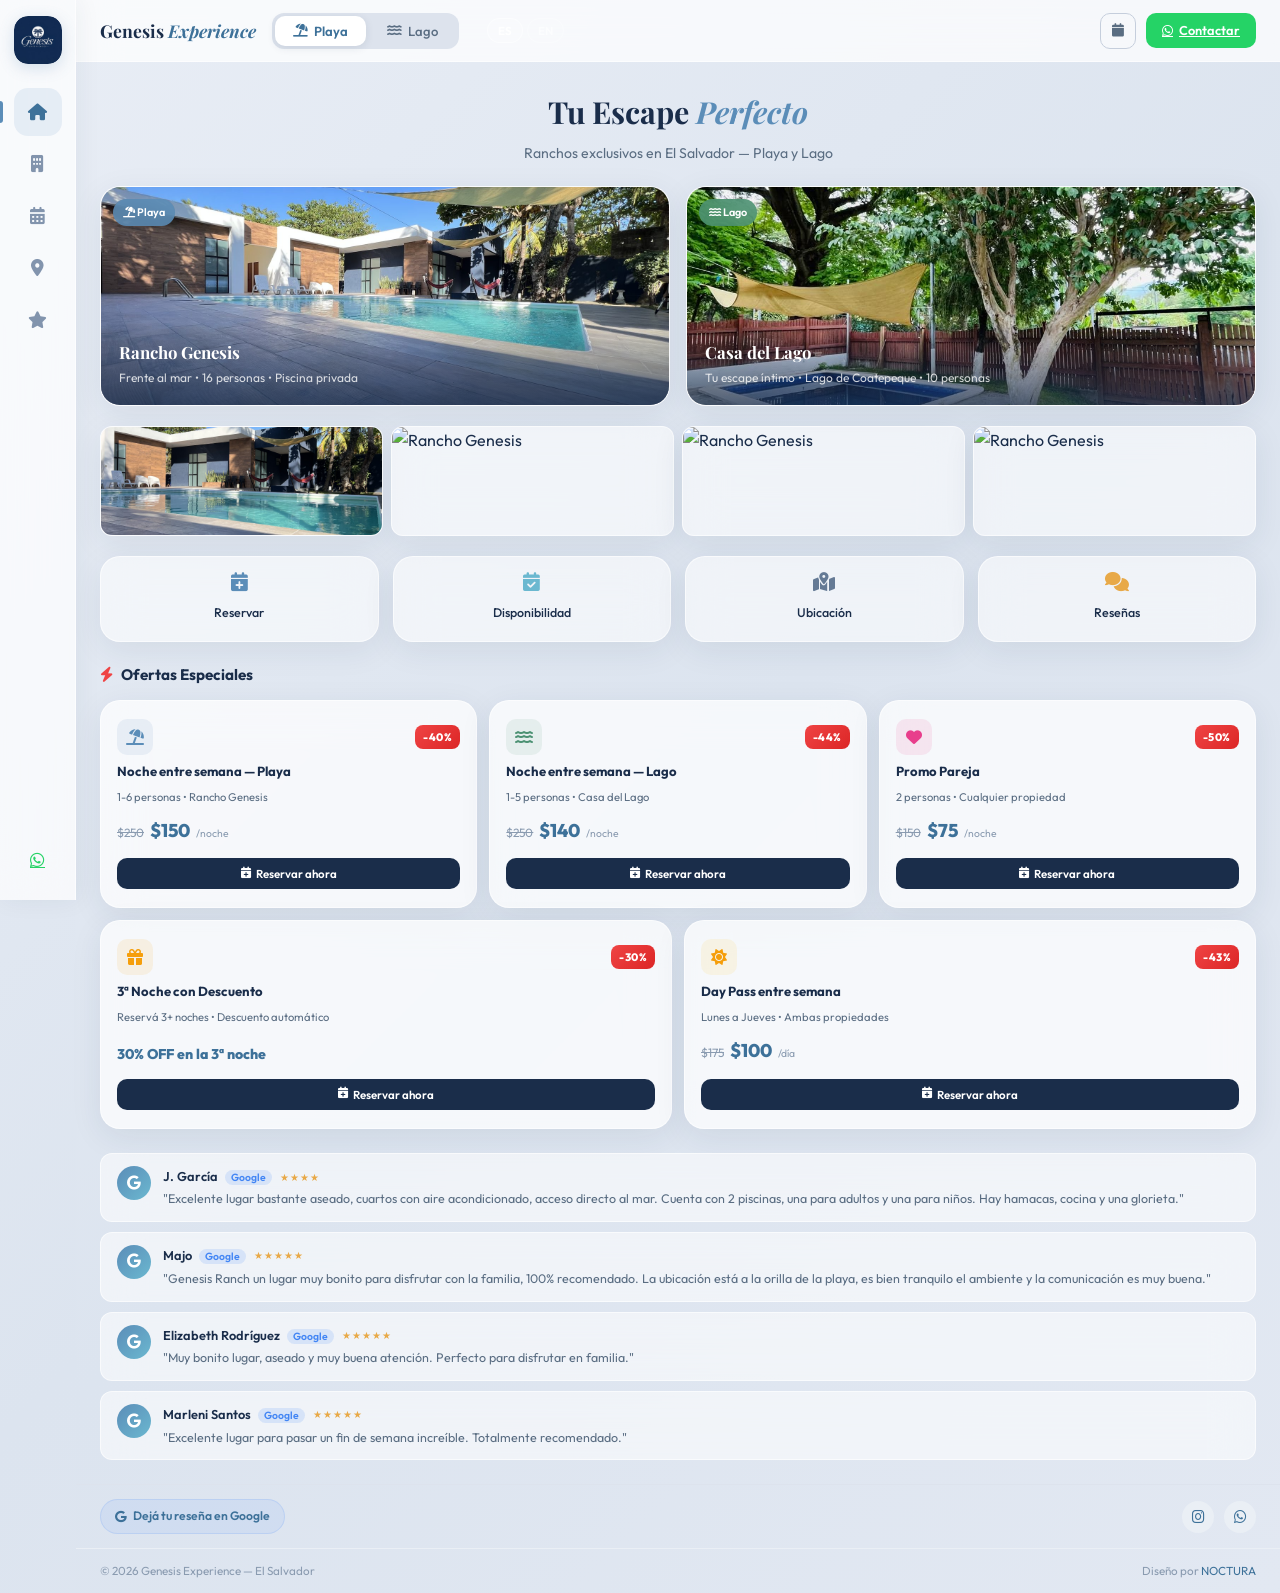
==== commit 4cc2fe3d: "Sync production changes (v20260405c) + update version strings - calendar.js: Fix late checkout detec" ====
--- a/index.html
+++ b/index.html
@@ -59,7 +59,7 @@
     <link rel="preconnect" href="https://fonts.gstatic.com" crossorigin>
     <link href="https://fonts.googleapis.com/css2?family=Outfit:wght@300;400;500;600;700;800&family=Playfair+Display:ital,wght@0,400;0,600;0,700;1,400&display=swap" rel="stylesheet">
     <link rel="stylesheet" href="https://cdnjs.cloudflare.com/ajax/libs/font-awesome/6.5.1/css/all.min.css">
-    <link rel="stylesheet" href="css/styles.css?v=20260331">
+    <link rel="stylesheet" href="css/styles.css?v=20260407">
     <!-- Structured Data: LodgingBusiness -->
     <script type="application/ld+json">
     {
@@ -702,13 +702,13 @@
     <div class="toast-msg" id="toastMsg"></div>
     <button class="toast-btn" onclick="closeToast()" data-i18n="toast.ok">Entendido</button>
 </div>
-<script src="js/i18n.js?v=20260331"></script>
-<script src="js/config.js?v=20260331"></script>
-<script src="js/navigation.js?v=20260331"></script>
-<script src="js/calendar.js?v=20260331"></script>
-<script src="js/booking.js?v=20260331"></script>
-<script src="js/reviews.js?v=20260331"></script>
-<script src="js/lightbox.js?v=20260331"></script>
+<script src="js/i18n.js?v=20260407"></script>
+<script src="js/config.js?v=20260407"></script>
+<script src="js/navigation.js?v=20260407"></script>
+<script src="js/calendar.js?v=20260407"></script>
+<script src="js/booking.js?v=20260407"></script>
+<script src="js/reviews.js?v=20260407"></script>
+<script src="js/lightbox.js?v=20260407"></script>
 <!-- Hidden form for Netlify form detection -->
 <form hidden method='post' name='encuesta-genesis'>
     <input name="form-name" type="hidden" value="encuesta-genesis">
@@ -718,6 +718,6 @@
     <input name="recomienda"><input name="volveria">
     <textarea name="lo_mejor"></textarea><textarea name="mejorar"></textarea>
 </form>
-<script src="js/app.js?v=20260331"></script>
+<script src="js/app.js?v=20260407"></script>
 </body>
 </html>
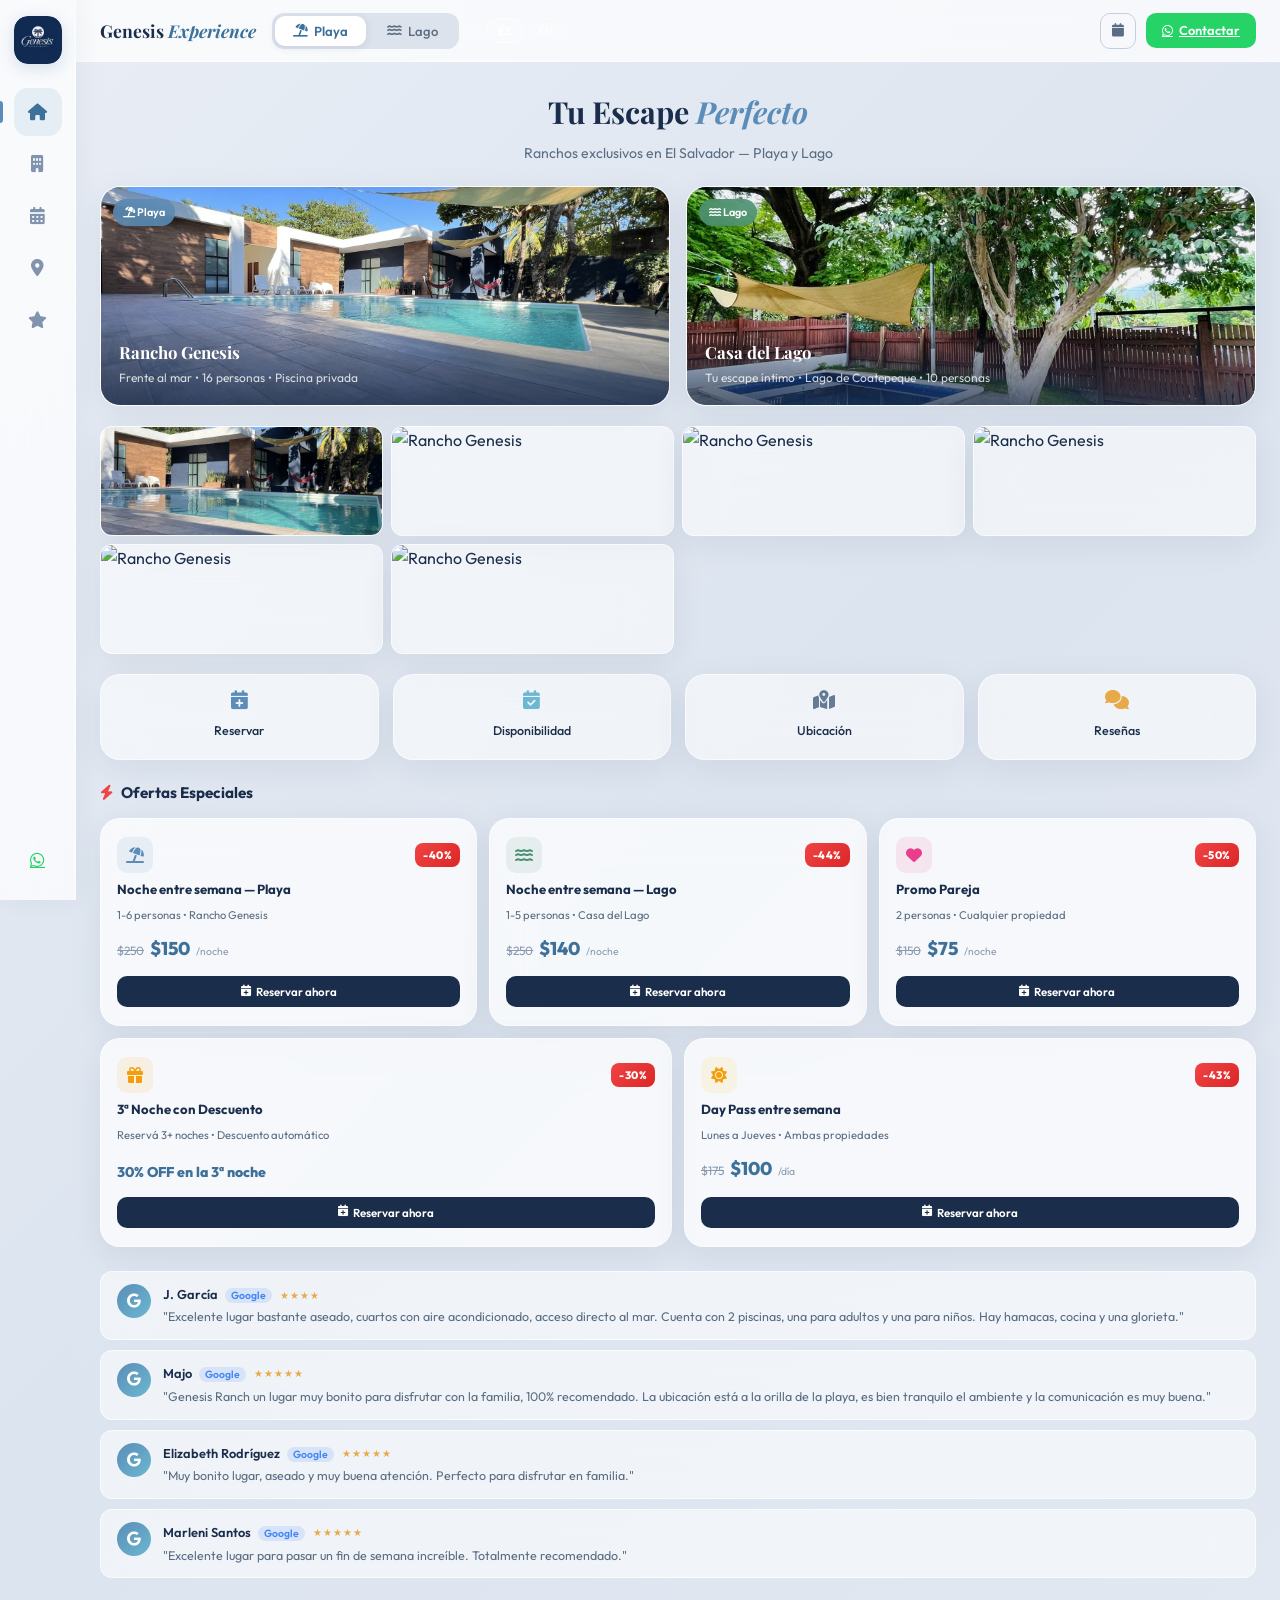
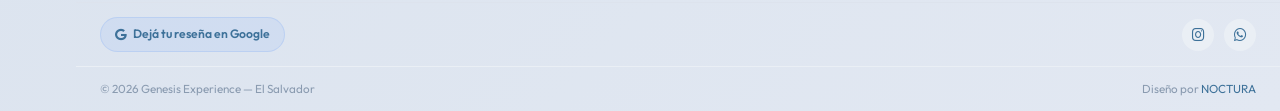
==== commit 5ab12037: "Improve mobile home page: larger property cards + photo carousel - Property cards: 220px height on m" ====
--- a/index.html
+++ b/index.html
@@ -59,7 +59,7 @@
     <link rel="preconnect" href="https://fonts.gstatic.com" crossorigin>
     <link href="https://fonts.googleapis.com/css2?family=Outfit:wght@300;400;500;600;700;800&family=Playfair+Display:ital,wght@0,400;0,600;0,700;1,400&display=swap" rel="stylesheet">
     <link rel="stylesheet" href="https://cdnjs.cloudflare.com/ajax/libs/font-awesome/6.5.1/css/all.min.css">
-    <link rel="stylesheet" href="css/styles.css?v=20260407">
+    <link rel="stylesheet" href="css/styles.css?v=20260407b">
     <!-- Structured Data: LodgingBusiness -->
     <script type="application/ld+json">
     {
@@ -702,13 +702,13 @@
     <div class="toast-msg" id="toastMsg"></div>
     <button class="toast-btn" onclick="closeToast()" data-i18n="toast.ok">Entendido</button>
 </div>
-<script src="js/i18n.js?v=20260407"></script>
-<script src="js/config.js?v=20260407"></script>
-<script src="js/navigation.js?v=20260407"></script>
-<script src="js/calendar.js?v=20260407"></script>
-<script src="js/booking.js?v=20260407"></script>
-<script src="js/reviews.js?v=20260407"></script>
-<script src="js/lightbox.js?v=20260407"></script>
+<script src="js/i18n.js?v=20260407b"></script>
+<script src="js/config.js?v=20260407b"></script>
+<script src="js/navigation.js?v=20260407b"></script>
+<script src="js/calendar.js?v=20260407b"></script>
+<script src="js/booking.js?v=20260407b"></script>
+<script src="js/reviews.js?v=20260407b"></script>
+<script src="js/lightbox.js?v=20260407b"></script>
 <!-- Hidden form for Netlify form detection -->
 <form hidden method='post' name='encuesta-genesis'>
     <input name="form-name" type="hidden" value="encuesta-genesis">
@@ -718,6 +718,6 @@
     <input name="recomienda"><input name="volveria">
     <textarea name="lo_mejor"></textarea><textarea name="mejorar"></textarea>
 </form>
-<script src="js/app.js?v=20260407"></script>
+<script src="js/app.js?v=20260407b"></script>
 </body>
 </html>
--- a/css/styles.css
+++ b/css/styles.css
@@ -979,9 +979,18 @@
             .page-section{padding:14px;}
             .book-layout{grid-template-columns:1fr;}
             .prop-cards-row{grid-template-columns:1fr;}
-            .prop-card-home{height:180px;}
-            .home-photos{grid-template-columns:repeat(3,1fr);}
-            .home-photo{height:90px;}
+            .prop-card-home{height:220px;}
+            /* Mobile photo carousel */
+            .home-photos{
+                display:flex;overflow-x:auto;scroll-snap-type:x mandatory;
+                -webkit-overflow-scrolling:touch;gap:10px;padding-bottom:8px;
+                scrollbar-width:none;margin-bottom:20px;
+            }
+            .home-photos::-webkit-scrollbar{display:none;}
+            .home-photo{
+                flex:0 0 72%;scroll-snap-align:start;height:160px;
+                border-radius:var(--radius-md);
+            }
             .quick-row{grid-template-columns:1fr 1fr;gap:10px;}
             .quick-item{padding:12px;}
             .prop-gallery{height:240px;}
@@ -1003,10 +1012,9 @@
             .home-welcome p{font-size:0.82rem;}
         }
         @media(max-width:600px){
-            .home-photos{grid-template-columns:repeat(2,1fr);}
-            .home-photo{height:85px;}
+            .home-photo{flex:0 0 78%;height:150px;}
             .prop-gallery{height:200px;}
-            .prop-card-home{height:160px;}
+            .prop-card-home{height:200px;}
             .prop-card-overlay h3{font-size:0.95rem;}
             .prop-card-overlay p{font-size:0.7rem;}
         }
@@ -1031,9 +1039,8 @@
             .hero-subtitle{font-size:0.82rem;}
         }
         @media(max-width:400px){
-            .prop-card-home{height:140px;}
-            .home-photos{grid-template-columns:repeat(2,1fr);}
-            .home-photo{height:75px;}
+            .prop-card-home{height:160px;}
+            .home-photo{flex:0 0 82%;height:130px;}
             .prop-header{gap:14px;}
             .quick-row{grid-template-columns:1fr 1fr;gap:6px;}
             .packages-grid{grid-template-columns:1fr;gap:8px;}
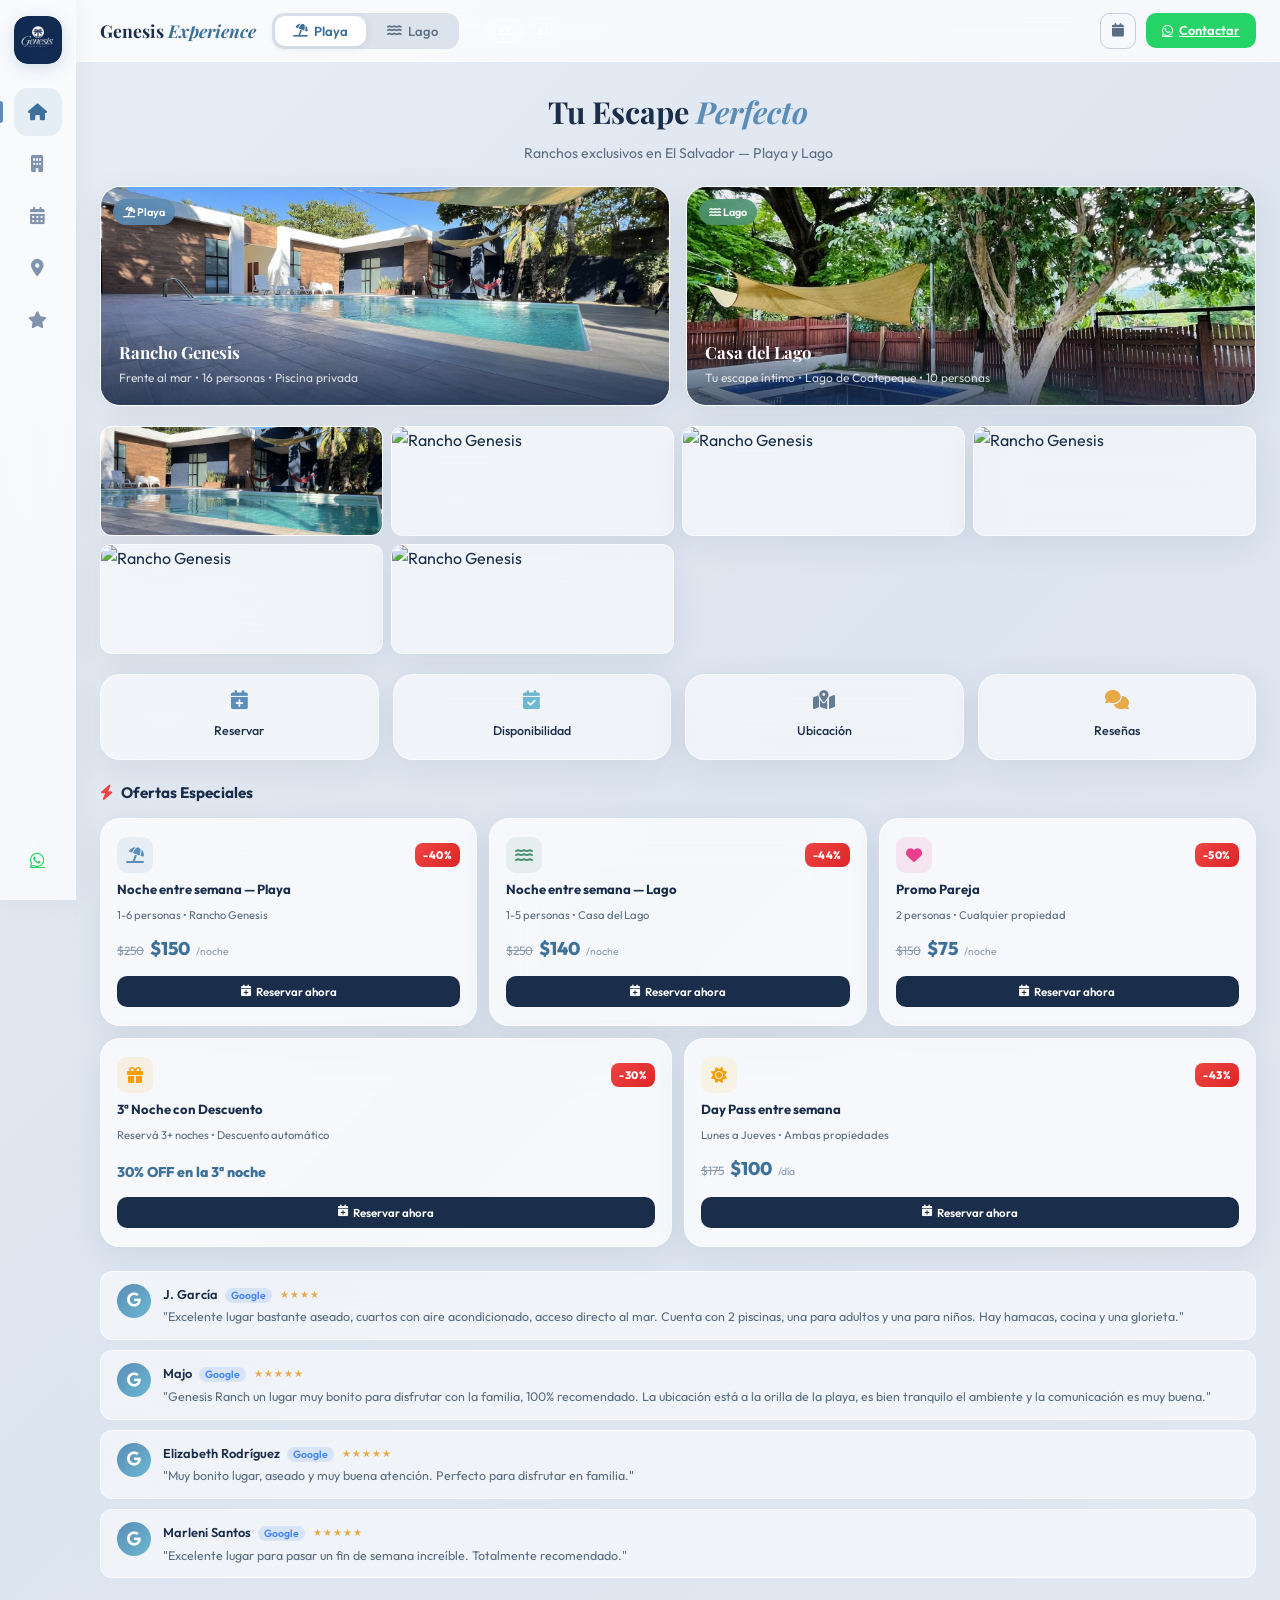
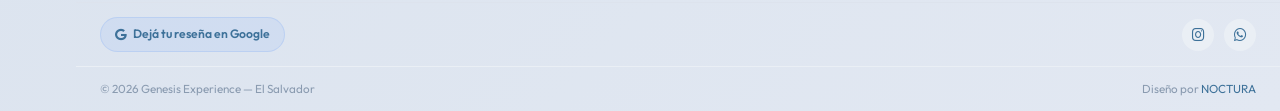
==== commit 6aaeea28: "Fix 1899-12-30 bug: prevent Google Sheets time auto-conversion horaCheckin/horaCheckout values ("3:0" ====
--- a/index.html
+++ b/index.html
@@ -59,7 +59,7 @@
     <link rel="preconnect" href="https://fonts.gstatic.com" crossorigin>
     <link href="https://fonts.googleapis.com/css2?family=Outfit:wght@300;400;500;600;700;800&family=Playfair+Display:ital,wght@0,400;0,600;0,700;1,400&display=swap" rel="stylesheet">
     <link rel="stylesheet" href="https://cdnjs.cloudflare.com/ajax/libs/font-awesome/6.5.1/css/all.min.css">
-    <link rel="stylesheet" href="css/styles.css?v=20260407b">
+    <link rel="stylesheet" href="css/styles.css?v=20260407c">
     <!-- Structured Data: LodgingBusiness -->
     <script type="application/ld+json">
     {
@@ -702,13 +702,13 @@
     <div class="toast-msg" id="toastMsg"></div>
     <button class="toast-btn" onclick="closeToast()" data-i18n="toast.ok">Entendido</button>
 </div>
-<script src="js/i18n.js?v=20260407b"></script>
-<script src="js/config.js?v=20260407b"></script>
-<script src="js/navigation.js?v=20260407b"></script>
-<script src="js/calendar.js?v=20260407b"></script>
-<script src="js/booking.js?v=20260407b"></script>
-<script src="js/reviews.js?v=20260407b"></script>
-<script src="js/lightbox.js?v=20260407b"></script>
+<script src="js/i18n.js?v=20260407c"></script>
+<script src="js/config.js?v=20260407c"></script>
+<script src="js/navigation.js?v=20260407c"></script>
+<script src="js/calendar.js?v=20260407c"></script>
+<script src="js/booking.js?v=20260407c"></script>
+<script src="js/reviews.js?v=20260407c"></script>
+<script src="js/lightbox.js?v=20260407c"></script>
 <!-- Hidden form for Netlify form detection -->
 <form hidden method='post' name='encuesta-genesis'>
     <input name="form-name" type="hidden" value="encuesta-genesis">
@@ -718,6 +718,6 @@
     <input name="recomienda"><input name="volveria">
     <textarea name="lo_mejor"></textarea><textarea name="mejorar"></textarea>
 </form>
-<script src="js/app.js?v=20260407b"></script>
+<script src="js/app.js?v=20260407c"></script>
 </body>
 </html>
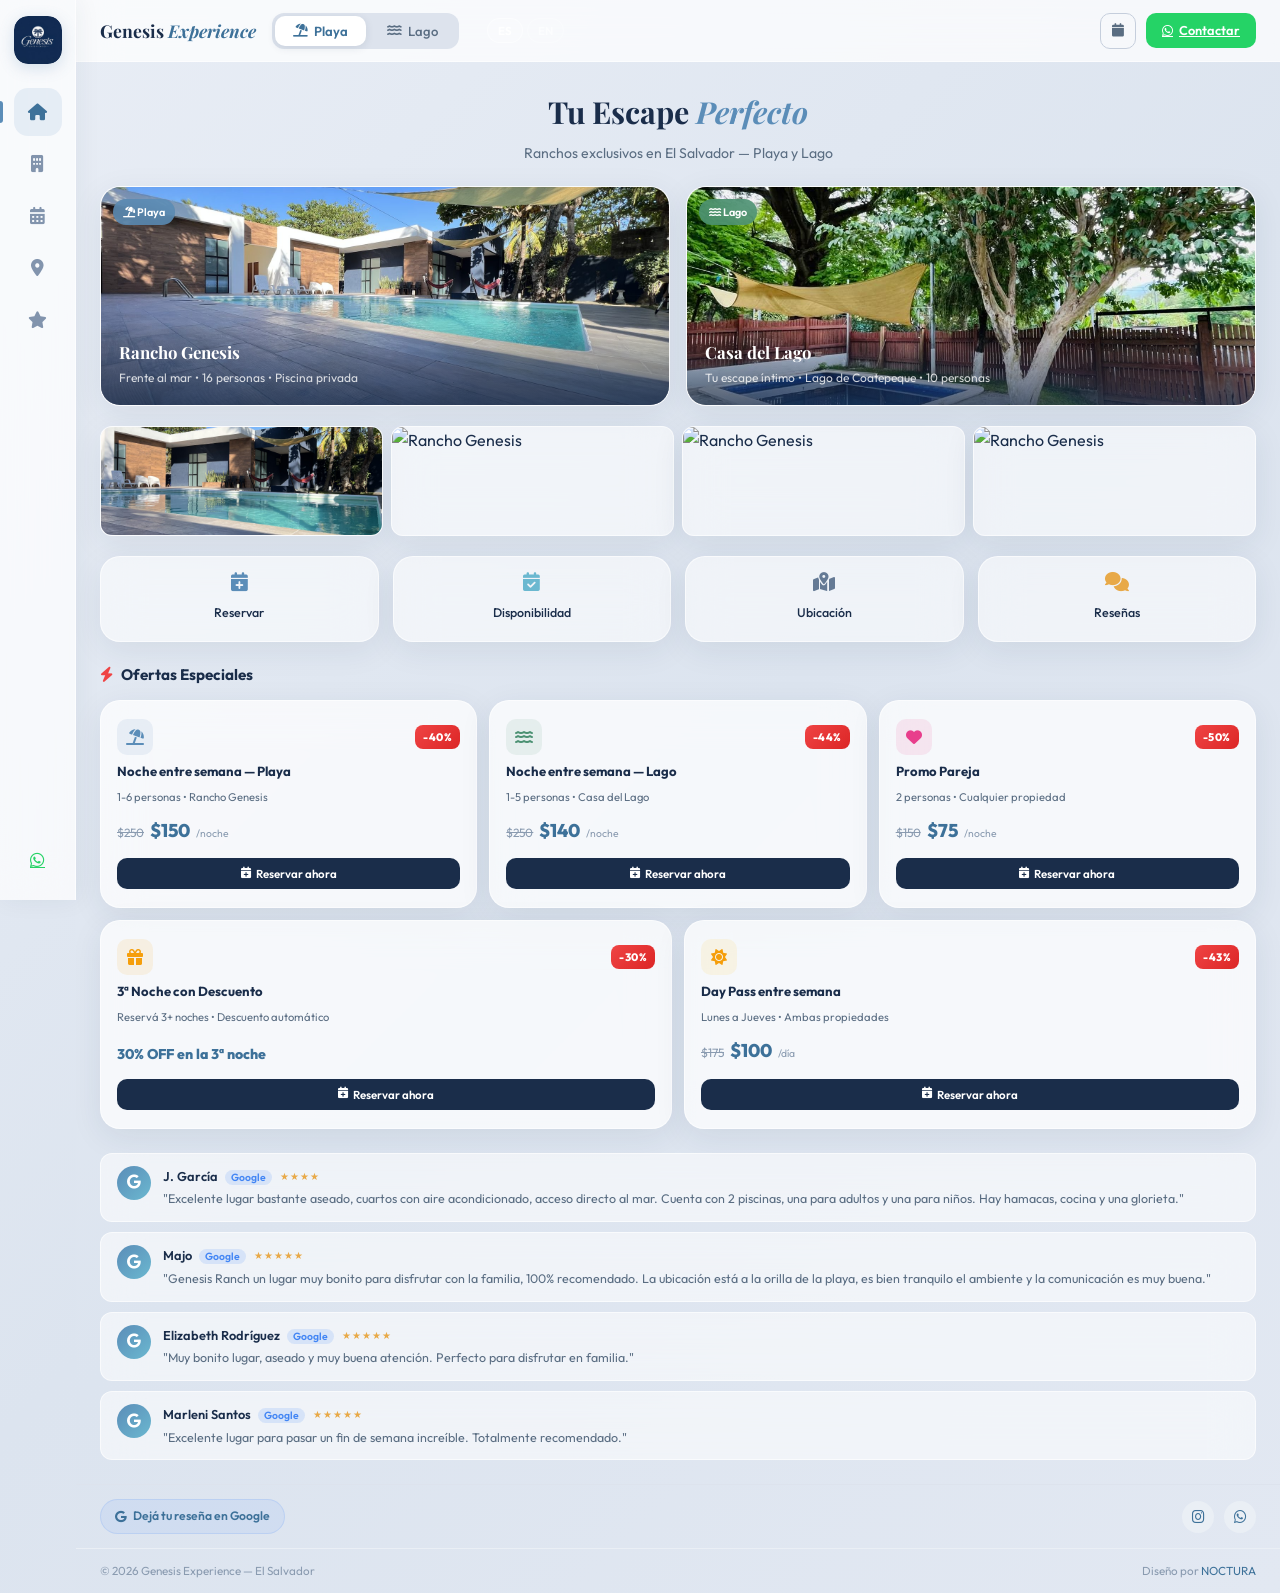
==== commit d018b12f: "Sync extensive mobile CSS improvements from production (v20260405d) Production changes brought into " ====
--- a/index.html
+++ b/index.html
@@ -59,7 +59,7 @@
     <link rel="preconnect" href="https://fonts.gstatic.com" crossorigin>
     <link href="https://fonts.googleapis.com/css2?family=Outfit:wght@300;400;500;600;700;800&family=Playfair+Display:ital,wght@0,400;0,600;0,700;1,400&display=swap" rel="stylesheet">
     <link rel="stylesheet" href="https://cdnjs.cloudflare.com/ajax/libs/font-awesome/6.5.1/css/all.min.css">
-    <link rel="stylesheet" href="css/styles.css?v=20260407c">
+    <link rel="stylesheet" href="css/styles.css?v=20260407d">
     <!-- Structured Data: LodgingBusiness -->
     <script type="application/ld+json">
     {
@@ -702,13 +702,13 @@
     <div class="toast-msg" id="toastMsg"></div>
     <button class="toast-btn" onclick="closeToast()" data-i18n="toast.ok">Entendido</button>
 </div>
-<script src="js/i18n.js?v=20260407c"></script>
-<script src="js/config.js?v=20260407c"></script>
-<script src="js/navigation.js?v=20260407c"></script>
-<script src="js/calendar.js?v=20260407c"></script>
-<script src="js/booking.js?v=20260407c"></script>
-<script src="js/reviews.js?v=20260407c"></script>
-<script src="js/lightbox.js?v=20260407c"></script>
+<script src="js/i18n.js?v=20260407d"></script>
+<script src="js/config.js?v=20260407d"></script>
+<script src="js/navigation.js?v=20260407d"></script>
+<script src="js/calendar.js?v=20260407d"></script>
+<script src="js/booking.js?v=20260407d"></script>
+<script src="js/reviews.js?v=20260407d"></script>
+<script src="js/lightbox.js?v=20260407d"></script>
 <!-- Hidden form for Netlify form detection -->
 <form hidden method='post' name='encuesta-genesis'>
     <input name="form-name" type="hidden" value="encuesta-genesis">
@@ -718,6 +718,6 @@
     <input name="recomienda"><input name="volveria">
     <textarea name="lo_mejor"></textarea><textarea name="mejorar"></textarea>
 </form>
-<script src="js/app.js?v=20260407c"></script>
+<script src="js/app.js?v=20260407d"></script>
 </body>
 </html>
--- a/css/styles.css
+++ b/css/styles.css
@@ -170,7 +170,7 @@
         .sidebar-bottom{margin-top:auto;display:flex;flex-direction:column;gap:4px;align-items:center;}
 
         /* ===== MAIN ===== */
-        .main{margin-left:76px;flex:1;min-height:100vh;display:flex;flex-direction:column;}
+        .main{margin-left:76px;flex:1;min-height:100vh;display:flex;flex-direction:column;overflow-x:hidden;max-width:100vw;}
 
         /* ===== TOPBAR ===== */
         .topbar{
@@ -973,24 +973,17 @@
         }
         @media(max-width:768px){
             .sidebar{display:none;}
-            .main{margin-left:0;padding-bottom:64px;}
+            .main{margin-left:0;padding-bottom:64px;overflow-x:hidden;width:100%;}
             .mob-nav{display:block;}
-            .topbar{padding:0 14px;height:56px;}
-            .page-section{padding:14px;}
+            .topbar{padding:0 12px;height:56px;overflow:hidden;}
+            .topbar-left{min-width:0;overflow:hidden;}
+            .topbar-right{flex-shrink:0;}
+            .page-section{padding:12px;overflow-x:hidden;}
             .book-layout{grid-template-columns:1fr;}
             .prop-cards-row{grid-template-columns:1fr;}
-            .prop-card-home{height:220px;}
-            /* Mobile photo carousel */
-            .home-photos{
-                display:flex;overflow-x:auto;scroll-snap-type:x mandatory;
-                -webkit-overflow-scrolling:touch;gap:10px;padding-bottom:8px;
-                scrollbar-width:none;margin-bottom:20px;
-            }
-            .home-photos::-webkit-scrollbar{display:none;}
-            .home-photo{
-                flex:0 0 72%;scroll-snap-align:start;height:160px;
-                border-radius:var(--radius-md);
-            }
+            .prop-card-home{height:180px;}
+            .home-photos{grid-template-columns:repeat(3,1fr);}
+            .home-photo{height:90px;}
             .quick-row{grid-template-columns:1fr 1fr;gap:10px;}
             .quick-item{padding:12px;}
             .prop-gallery{height:240px;}
@@ -999,7 +992,7 @@
             .frow{grid-template-columns:1fr;}
             .map-frame{height:220px;}
             .prop-switch-btn{padding:6px 12px;font-size:0.76rem;}
-            .topbar-brand{font-size:0.95rem;}
+            .topbar-brand{font-size:0.95rem;white-space:nowrap;overflow:hidden;text-overflow:ellipsis;}
             .wa-btn span.desk{display:none;}
             .cal-day{font-size:0.82rem;min-height:36px;}
             .cal-nav-btn{width:38px;height:38px;font-size:0.8rem;}
@@ -1010,43 +1003,83 @@
             .rev-header h2{font-size:1.1rem;}
             .cal-title{font-size:0.88rem;}
             .home-welcome p{font-size:0.82rem;}
+            .offers-scroll{gap:10px;padding-bottom:6px;}
+            .offer-card{min-width:200px;}
+            .price-summary{max-width:100%;width:100%;}
+            .footer-top{padding:12px 14px;}
+            .footer-bottom{padding:10px 14px;font-size:0.68rem;}
+            .midweek-card{padding:24px 16px;}
+            .vip-checker{padding:14px;}
         }
         @media(max-width:600px){
-            .home-photo{flex:0 0 78%;height:150px;}
+            .home-photos{grid-template-columns:repeat(2,1fr);}
+            .home-photo{height:85px;}
             .prop-gallery{height:200px;}
-            .prop-card-home{height:200px;}
+            .prop-card-home{height:160px;}
             .prop-card-overlay h3{font-size:0.95rem;}
             .prop-card-overlay p{font-size:0.7rem;}
+            .offer-card{min-width:180px;max-width:200px;}
         }
         @media(max-width:480px){
-            .topbar-brand{font-size:0.85rem;}
-            .prop-switch-btn{padding:5px 9px;font-size:0.72rem;}
-            .page-section{padding:10px;}
-            .cal-card{padding:8px;}
-            .form-card{padding:12px;}
-            .price-summary{padding:12px;max-width:100%;}
-            .quick-row{grid-template-columns:1fr 1fr;gap:8px;}
-            .quick-item{padding:10px;}
-            .quick-item i{font-size:1rem;margin-bottom:4px;}
-            .quick-item span{font-size:0.72rem;}
-            .cal-nav-btn{width:44px;height:44px;font-size:0.85rem;}
-            .cal-legend{gap:8px;}
-            .cal-legend-item{font-size:0.7rem;}
-            .cal-legend-dot{width:10px;height:10px;}
-            .packages-grid{grid-template-columns:1fr 1fr;gap:8px;}
-            .offers-title{font-size:0.88rem;}
-            .hero-title{font-size:1.4rem;}
-            .hero-subtitle{font-size:0.82rem;}
+            .topbar{padding:0 10px;height:50px;}
+            .topbar-brand{font-size:0.82rem;}
+            .prop-switch-btn{padding:4px 8px;font-size:0.7rem;}
+            .prop-switch{gap:2px;padding:2px;}
+            .lang-switch{margin-left:6px;}
+            .lang-btn{padding:3px 7px;font-size:0.65rem;}
+            .page-section{padding:8px;}
+            .cal-card{padding:6px;}
+            .form-card{padding:10px;}
+            .price-summary{padding:10px;max-width:100%;}
+            .quick-row{grid-template-columns:1fr 1fr;gap:6px;}
+            .quick-item{padding:8px;}
+            .quick-item i{font-size:0.9rem;margin-bottom:3px;}
+            .quick-item span{font-size:0.68rem;}
+            .cal-nav-btn{width:40px;height:40px;font-size:0.85rem;}
+            .cal-legend{gap:6px;}
+            .cal-legend-item{font-size:0.66rem;}
+            .cal-legend-dot{width:8px;height:8px;}
+            .packages-grid{grid-template-columns:1fr 1fr;gap:6px;}
+            .pkg-card{padding:10px 8px;}
+            .pkg-card strong{font-size:0.75rem;}
+            .pkg-card>span{font-size:0.65rem;}
+            .offers-title{font-size:0.85rem;}
+            .offer-card{min-width:170px;max-width:190px;padding:14px 12px;}
+            .offer-name{font-size:0.76rem;}
+            .offer-new{font-size:1rem;}
+            .offer-cta{padding:7px;font-size:0.7rem;}
+            .home-welcome h1{font-size:clamp(1.2rem,4vw,1.6rem);}
+            .home-welcome p{font-size:0.78rem;}
+            .rev-card{padding:14px;}
+            .rev-text{font-size:0.78rem;}
+            .promo-info-banner{padding:8px 12px;font-size:0.73rem;gap:8px;}
+            .third-night-promo{padding:10px 12px;font-size:0.73rem;gap:8px;}
+            .daypass-promo-card{padding:12px;gap:10px;}
+            .schedule-info{padding:10px 12px;}
+            .addons-coming-soon{padding:10px 12px;}
+            .vip-checker{padding:10px;}
+            .vc-input-row input{padding:8px 10px;font-size:0.82rem;}
+            .vc-btn{padding:8px 12px;font-size:0.78rem;}
+            .midweek-card h3{font-size:1rem;}
+            .midweek-card p{font-size:0.78rem;}
+            .midweek-features{gap:10px;}
+            .mw-feat{font-size:0.7rem;}
+            .mob-btn{font-size:0.55rem;padding:5px 8px;}
+            .mob-btn i{font-size:1rem;}
         }
         @media(max-width:400px){
-            .prop-card-home{height:160px;}
-            .home-photo{flex:0 0 82%;height:130px;}
-            .prop-header{gap:14px;}
-            .quick-row{grid-template-columns:1fr 1fr;gap:6px;}
-            .packages-grid{grid-template-columns:1fr;gap:8px;}
-            .prop-switch{gap:2px;padding:2px;}
-            .topbar-brand{font-size:0.8rem;}
-            .topbar{gap:6px;}
+            .prop-card-home{height:140px;}
+            .home-photos{grid-template-columns:repeat(2,1fr);}
+            .home-photo{height:75px;}
+            .quick-row{grid-template-columns:1fr 1fr;gap:5px;}
+            .packages-grid{grid-template-columns:1fr;gap:6px;}
+            .topbar-brand{font-size:0.78rem;}
+            .topbar{gap:4px;padding:0 8px;height:48px;}
+            .wa-btn{padding:6px 10px;font-size:0.72rem;}
+            .page-section{padding:6px;}
+            .form-card{padding:8px;}
+            .cal-card{padding:4px;}
+            .offer-card{min-width:155px;max-width:170px;padding:12px 10px;}
         }
 
         /* ===== LIGHTBOX ===== */
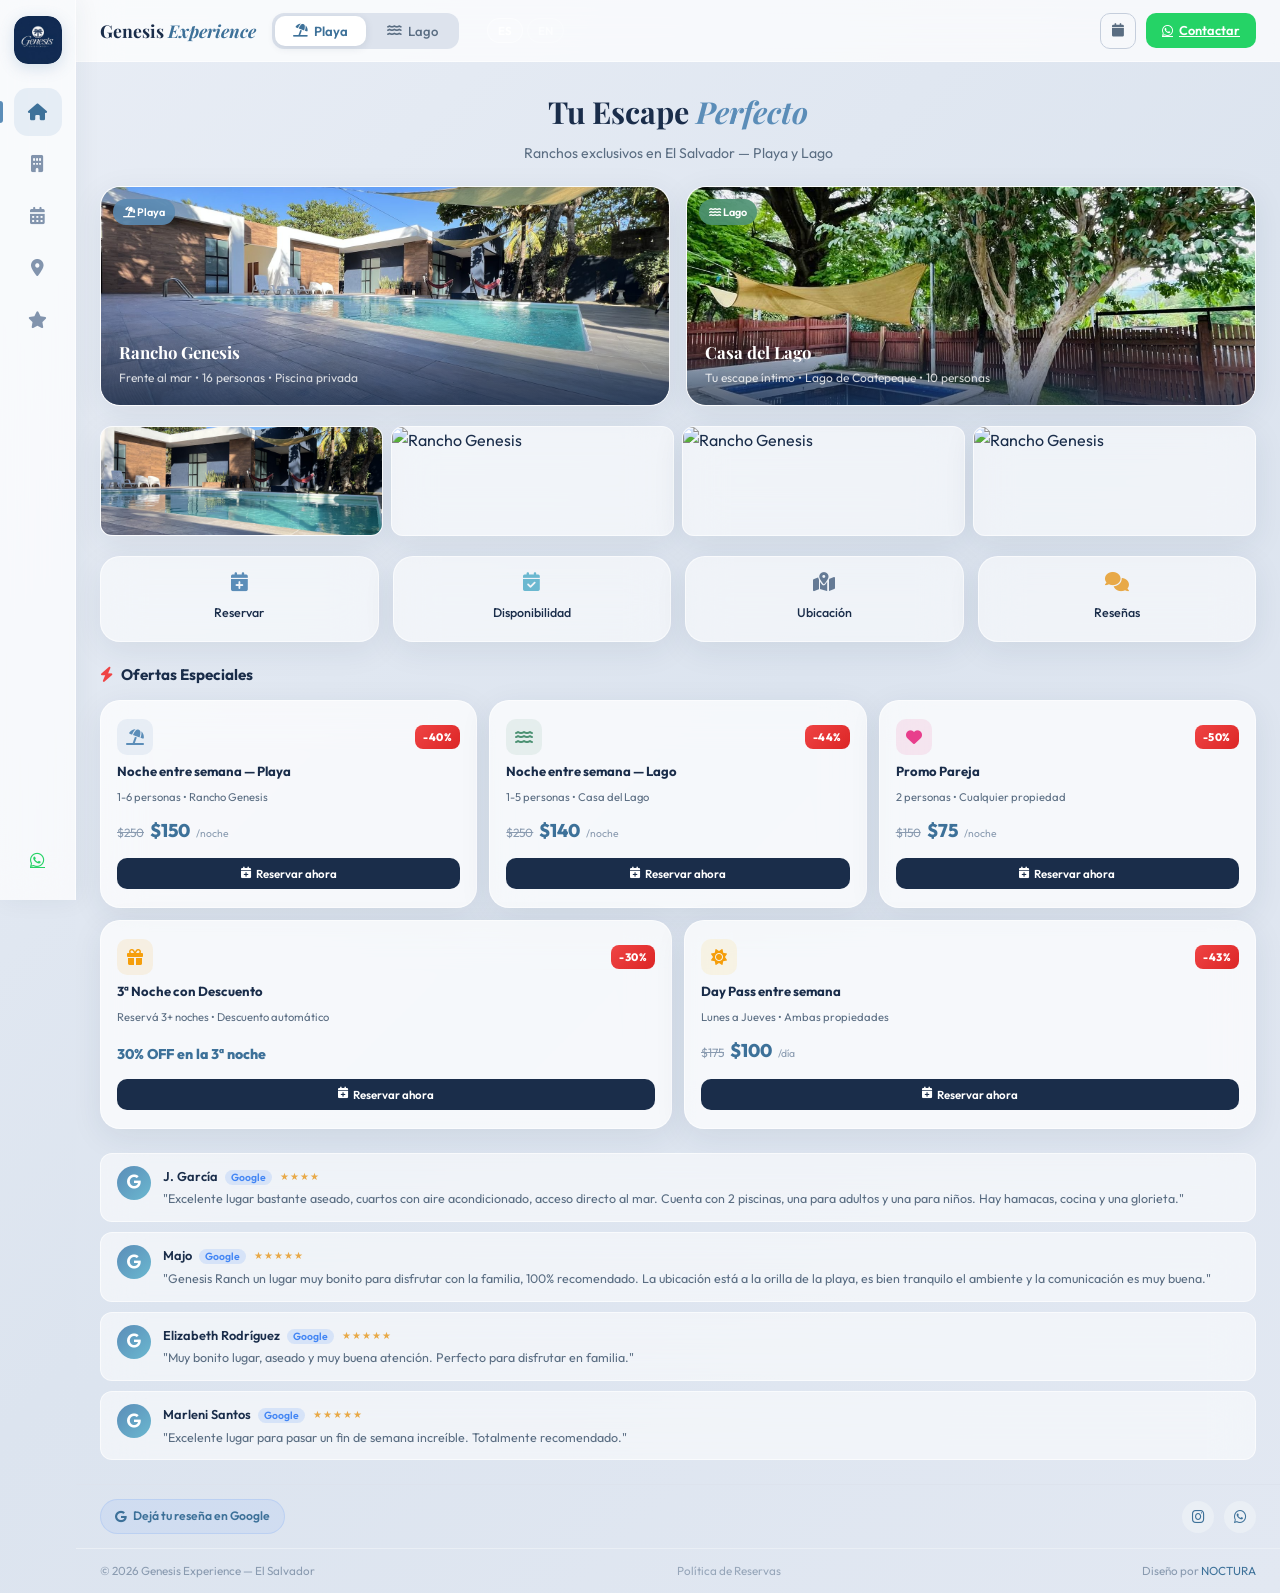
==== commit c7d388e9: "Add mandatory reservation policy with triple visibility - Visible policy banner at top of booking se" ====
--- a/index.html
+++ b/index.html
@@ -59,7 +59,7 @@
     <link rel="preconnect" href="https://fonts.gstatic.com" crossorigin>
     <link href="https://fonts.googleapis.com/css2?family=Outfit:wght@300;400;500;600;700;800&family=Playfair+Display:ital,wght@0,400;0,600;0,700;1,400&display=swap" rel="stylesheet">
     <link rel="stylesheet" href="https://cdnjs.cloudflare.com/ajax/libs/font-awesome/6.5.1/css/all.min.css">
-    <link rel="stylesheet" href="css/styles.css?v=20260407d">
+    <link rel="stylesheet" href="css/styles.css?v=20260407e">
     <!-- Structured Data: LodgingBusiness -->
     <script type="application/ld+json">
     {
@@ -377,6 +377,19 @@
 
     <!-- BOOKING -->
     <section class="page-section" id="sec-booking">
+        <!-- POLICY BANNER (anchor target) -->
+        <div class="policy-banner" id="policyBanner">
+            <div class="policy-banner-head">
+                <i class="fas fa-file-contract"></i>
+                <h3 data-i18n="policy.title">Pol&iacute;tica de Reservas y Cancelaciones</h3>
+            </div>
+            <ul class="policy-list">
+                <li data-i18n="policy.item1">Toda reserva se confirma &uacute;nicamente con el pago anticipado del <strong>40% del monto total</strong>.</li>
+                <li data-i18n="policy.item2">Una vez realizado el pago, la fecha queda bloqueada de forma exclusiva para el cliente, por lo que <strong>no se realizan devoluciones ni reembolsos</strong> bajo ninguna circunstancia.</li>
+                <li data-i18n="policy.item3">En caso de que el cliente <strong>no se presente</strong> en la fecha y hora establecida, la reserva se considerar&aacute; como utilizada y no habr&aacute; reintegro.</li>
+                <li data-i18n="policy.item4">El cliente es responsable de <strong>corroborar y confirmar los datos</strong> de la reserva (fechas, horarios, n&uacute;mero de personas y monto) al momento de recibir el comprobante.</li>
+            </ul>
+        </div>
         <div class="book-layout">
             <div class="book-left">
                 <div class="cal-card gcard">
@@ -577,7 +590,15 @@
                 <i class="fas fa-info-circle" style="color:var(--gold);flex-shrink:0;"></i>
                 <span>Al confirmar por WhatsApp recibir&aacute;s los datos para realizar el anticipo. Tienes 1 d&iacute;a h&aacute;bil para completar el pago.</span>
             </div>
-            <button type="submit" form="bookingForm" class="btn-book"><i class="fab fa-whatsapp"></i> <span data-i18n="booking.whatsapp">Confirmar por WhatsApp</span></button>
+            <!-- Policy acceptance checkbox (required) -->
+            <label class="policy-accept" for="policyAccept">
+                <input type="checkbox" id="policyAccept" onchange="togglePolicyAccept()">
+                <span class="policy-check-text">
+                    <span data-i18n="policy.accept.text">He le&iacute;do y acepto las</span>
+                    <a href="#policyBanner" onclick="scrollToPolicy(event)" data-i18n="policy.accept.link">Pol&iacute;ticas de Reserva</a>
+                </span>
+            </label>
+            <button type="submit" form="bookingForm" class="btn-book" id="btnBook" disabled><i class="fab fa-whatsapp"></i> <span data-i18n="booking.whatsapp">Confirmar por WhatsApp</span></button>
         </div>
     </section>
 
@@ -680,6 +701,7 @@
         </div>
         <div class="footer-bottom">
             <span>&copy; 2026 Genesis Experience &mdash; El Salvador</span>
+            <span><a href="#policyBanner" onclick="navTo('booking');setTimeout(scrollToPolicy,150);return false;" class="footer-policy-link" data-i18n="footer.policy"><i class="fas fa-file-contract"></i> Pol&iacute;tica de Reservas</a></span>
             <span><span data-i18n="footer.design">Dise&ntilde;o por</span> <a href="https://www.noctura-studio.com" target="_blank">NOCTURA</a></span>
         </div>
     </footer>
@@ -702,13 +724,13 @@
     <div class="toast-msg" id="toastMsg"></div>
     <button class="toast-btn" onclick="closeToast()" data-i18n="toast.ok">Entendido</button>
 </div>
-<script src="js/i18n.js?v=20260407d"></script>
-<script src="js/config.js?v=20260407d"></script>
-<script src="js/navigation.js?v=20260407d"></script>
-<script src="js/calendar.js?v=20260407d"></script>
-<script src="js/booking.js?v=20260407d"></script>
-<script src="js/reviews.js?v=20260407d"></script>
-<script src="js/lightbox.js?v=20260407d"></script>
+<script src="js/i18n.js?v=20260407e"></script>
+<script src="js/config.js?v=20260407e"></script>
+<script src="js/navigation.js?v=20260407e"></script>
+<script src="js/calendar.js?v=20260407e"></script>
+<script src="js/booking.js?v=20260407e"></script>
+<script src="js/reviews.js?v=20260407e"></script>
+<script src="js/lightbox.js?v=20260407e"></script>
 <!-- Hidden form for Netlify form detection -->
 <form hidden method='post' name='encuesta-genesis'>
     <input name="form-name" type="hidden" value="encuesta-genesis">
@@ -718,6 +740,6 @@
     <input name="recomienda"><input name="volveria">
     <textarea name="lo_mejor"></textarea><textarea name="mejorar"></textarea>
 </form>
-<script src="js/app.js?v=20260407d"></script>
+<script src="js/app.js?v=20260407e"></script>
 </body>
 </html>
--- a/css/styles.css
+++ b/css/styles.css
@@ -1179,3 +1179,144 @@
         .btn-main:hover,.btn-book:hover,.btn-submit-review:hover{transform:translateY(-1px);box-shadow:0 4px 16px rgba(26,45,74,0.25);}
         .prop-card-home img{transition:transform 0.5s ease;}
         .prop-card-home:hover img{transform:scale(1.04);}
+
+/* ===== RESERVATION POLICY ===== */
+.policy-banner{
+    background:linear-gradient(135deg,rgba(231,111,111,0.06),rgba(232,169,72,0.08));
+    border:2px solid rgba(231,111,111,0.25);
+    border-left:6px solid var(--coral,#e76f6f);
+    border-radius:14px;
+    padding:18px 22px;
+    margin-bottom:18px;
+    scroll-margin-top:80px;
+    transition:box-shadow .35s ease, transform .35s ease, border-color .35s ease;
+}
+.policy-banner.flash{
+    animation:policyFlash 1.4s ease;
+    border-color:var(--coral,#e76f6f);
+    box-shadow:0 0 0 4px rgba(231,111,111,0.18), 0 10px 30px rgba(231,111,111,0.20);
+}
+@keyframes policyFlash{
+    0%{transform:scale(1);}
+    25%{transform:scale(1.012);box-shadow:0 0 0 8px rgba(231,111,111,0.22), 0 14px 36px rgba(231,111,111,0.28);}
+    100%{transform:scale(1);}
+}
+.policy-banner-head{
+    display:flex;align-items:center;gap:10px;margin-bottom:10px;
+}
+.policy-banner-head i{
+    color:var(--coral,#e76f6f);
+    font-size:1.2rem;
+    flex-shrink:0;
+}
+.policy-banner-head h3{
+    font-family:var(--font-display,inherit);
+    font-size:1.02rem;
+    font-weight:700;
+    color:var(--text-dark,#1a2d4a);
+    margin:0;
+    line-height:1.3;
+}
+.policy-list{
+    list-style:none;
+    padding:0;
+    margin:0;
+    display:flex;
+    flex-direction:column;
+    gap:8px;
+}
+.policy-list li{
+    position:relative;
+    padding-left:22px;
+    font-size:0.82rem;
+    line-height:1.5;
+    color:var(--text-medium,#4a5568);
+}
+.policy-list li::before{
+    content:"🔹";
+    position:absolute;
+    left:0;
+    top:1px;
+    font-size:0.78rem;
+}
+.policy-list li strong{
+    color:var(--text-dark,#1a2d4a);
+    font-weight:700;
+}
+
+/* Acceptance checkbox */
+.policy-accept{
+    display:flex;
+    align-items:flex-start;
+    gap:10px;
+    margin-top:14px;
+    padding:12px 14px;
+    background:rgba(91,141,184,0.06);
+    border:1.5px solid rgba(91,141,184,0.22);
+    border-radius:10px;
+    cursor:pointer;
+    transition:background .2s, border-color .2s;
+    user-select:none;
+}
+.policy-accept:hover{
+    background:rgba(91,141,184,0.10);
+    border-color:rgba(91,141,184,0.35);
+}
+.policy-accept input[type="checkbox"]{
+    margin-top:2px;
+    width:18px;height:18px;
+    accent-color:var(--accent,#5b8db8);
+    flex-shrink:0;
+    cursor:pointer;
+}
+.policy-check-text{
+    font-size:0.82rem;
+    line-height:1.45;
+    color:var(--text-dark,#1a2d4a);
+}
+.policy-check-text a{
+    color:var(--accent,#5b8db8);
+    font-weight:600;
+    text-decoration:underline;
+}
+
+/* Disabled button state */
+.btn-book[disabled]{
+    opacity:0.5;
+    cursor:not-allowed;
+    filter:grayscale(0.4);
+    pointer-events:none;
+}
+.btn-book.enabled{
+    animation:btnEnableGlow 0.5s ease;
+}
+@keyframes btnEnableGlow{
+    0%{transform:scale(1);}
+    50%{transform:scale(1.02);box-shadow:0 8px 24px rgba(61,113,153,0.5);}
+    100%{transform:scale(1);}
+}
+
+/* Footer policy link */
+.footer-policy-link{
+    color:inherit !important;
+    opacity:0.85;
+    transition:opacity .2s;
+    text-decoration:none;
+}
+.footer-policy-link:hover{
+    opacity:1;
+    text-decoration:underline;
+}
+.footer-policy-link i{
+    margin-right:4px;
+    font-size:0.72rem;
+}
+
+/* Mobile tweaks */
+@media(max-width:480px){
+    .policy-banner{padding:14px 16px;border-left-width:5px;}
+    .policy-banner-head h3{font-size:0.92rem;}
+    .policy-list li{font-size:0.76rem;padding-left:20px;}
+    .policy-accept{padding:10px 12px;}
+    .policy-check-text{font-size:0.76rem;}
+}
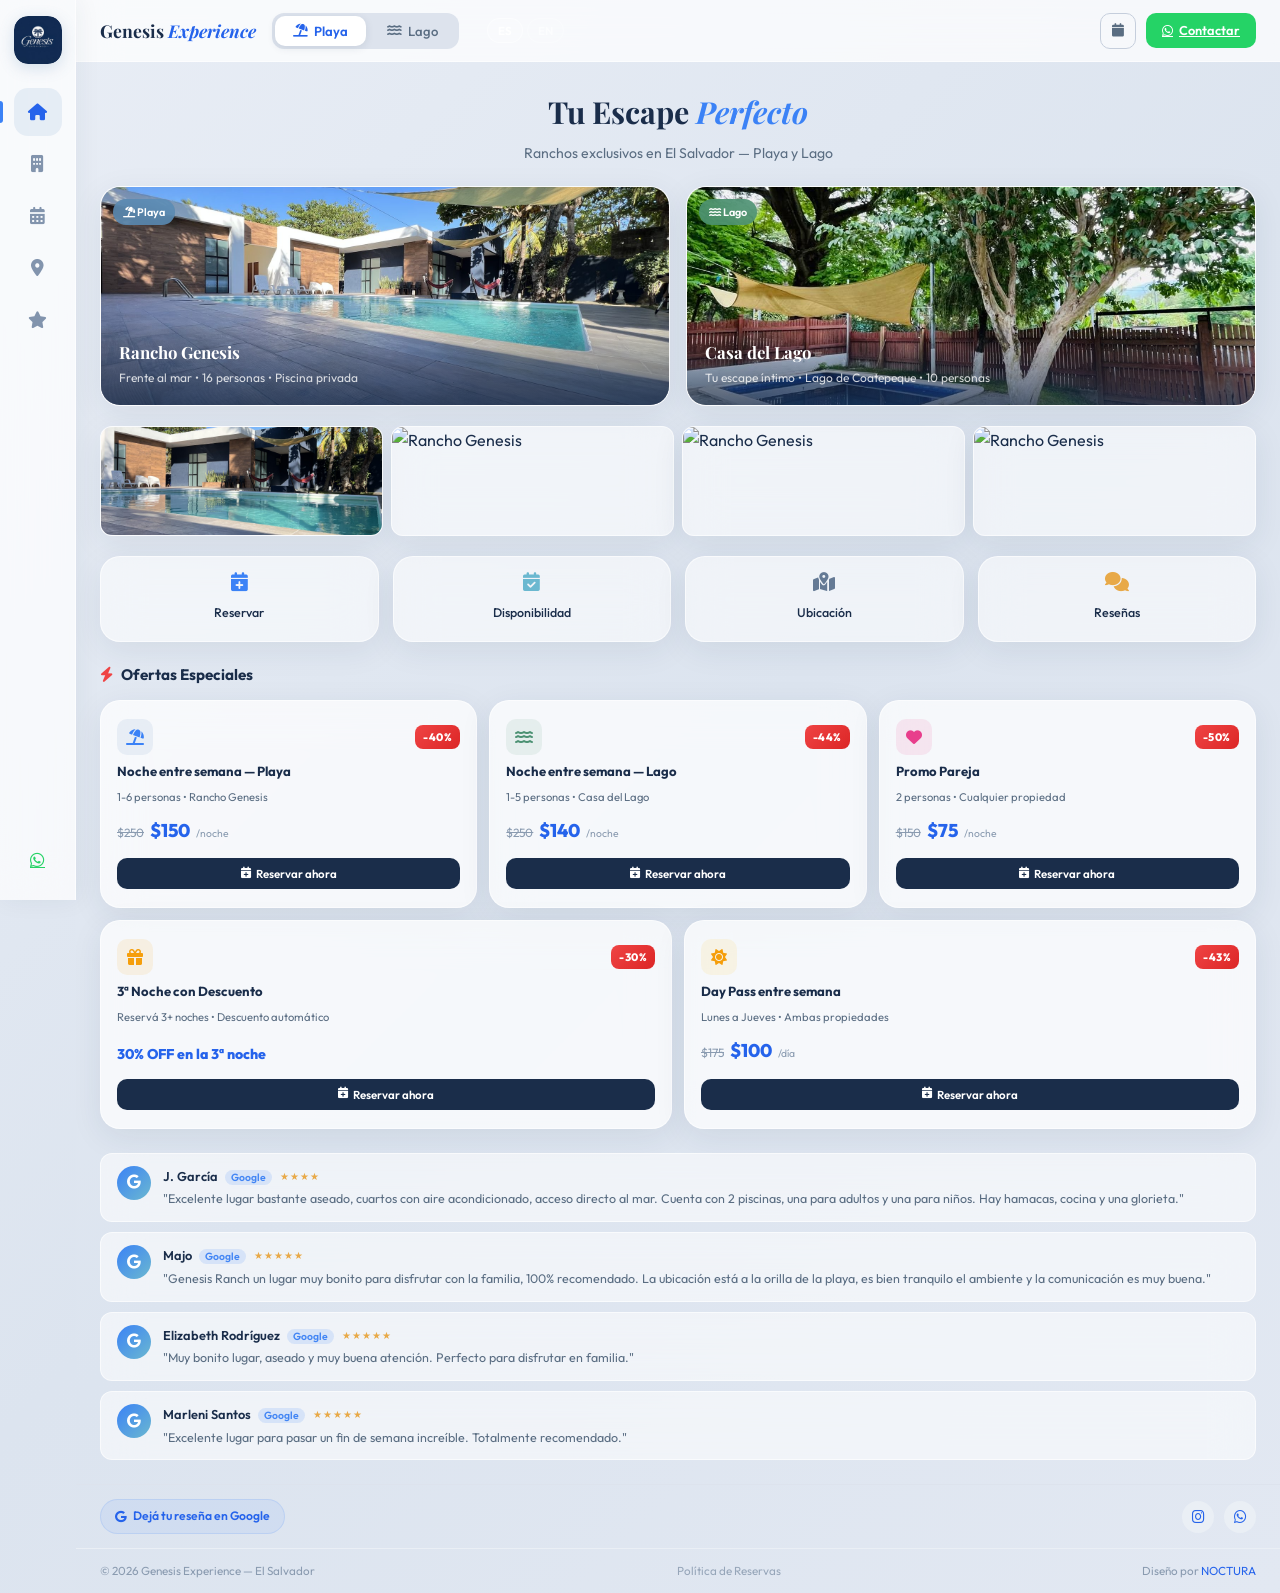
==== commit b300a172: "Test: change --accent to vibrant modern blue (#3b82f6) Visual test to verify Netlify auto-deploy pip" ====
--- a/index.html
+++ b/index.html
@@ -59,7 +59,7 @@
     <link rel="preconnect" href="https://fonts.gstatic.com" crossorigin>
     <link href="https://fonts.googleapis.com/css2?family=Outfit:wght@300;400;500;600;700;800&family=Playfair+Display:ital,wght@0,400;0,600;0,700;1,400&display=swap" rel="stylesheet">
     <link rel="stylesheet" href="https://cdnjs.cloudflare.com/ajax/libs/font-awesome/6.5.1/css/all.min.css">
-    <link rel="stylesheet" href="css/styles.css?v=20260407e">
+    <link rel="stylesheet" href="css/styles.css?v=20260407f">
     <!-- Structured Data: LodgingBusiness -->
     <script type="application/ld+json">
     {
@@ -724,13 +724,13 @@
     <div class="toast-msg" id="toastMsg"></div>
     <button class="toast-btn" onclick="closeToast()" data-i18n="toast.ok">Entendido</button>
 </div>
-<script src="js/i18n.js?v=20260407e"></script>
-<script src="js/config.js?v=20260407e"></script>
-<script src="js/navigation.js?v=20260407e"></script>
-<script src="js/calendar.js?v=20260407e"></script>
-<script src="js/booking.js?v=20260407e"></script>
-<script src="js/reviews.js?v=20260407e"></script>
-<script src="js/lightbox.js?v=20260407e"></script>
+<script src="js/i18n.js?v=20260407f"></script>
+<script src="js/config.js?v=20260407f"></script>
+<script src="js/navigation.js?v=20260407f"></script>
+<script src="js/calendar.js?v=20260407f"></script>
+<script src="js/booking.js?v=20260407f"></script>
+<script src="js/reviews.js?v=20260407f"></script>
+<script src="js/lightbox.js?v=20260407f"></script>
 <!-- Hidden form for Netlify form detection -->
 <form hidden method='post' name='encuesta-genesis'>
     <input name="form-name" type="hidden" value="encuesta-genesis">
@@ -740,6 +740,6 @@
     <input name="recomienda"><input name="volveria">
     <textarea name="lo_mejor"></textarea><textarea name="mejorar"></textarea>
 </form>
-<script src="js/app.js?v=20260407e"></script>
+<script src="js/app.js?v=20260407f"></script>
 </body>
 </html>
--- a/css/styles.css
+++ b/css/styles.css
@@ -9,9 +9,9 @@
             --warm-700: #4d6280;
             --warm-800: #344b6b;
             --warm-900: #1a2d4a;
-            --accent: #5b8db8;
-            --accent-light: #7ba8cc;
-            --accent-dark: #3d7199;
+            --accent: #3b82f6;
+            --accent-light: #60a5fa;
+            --accent-dark: #2563eb;
             --mint: #a8d4e2;
             --mint-dark: #6bb8d0;
             --lago: #4c9173;
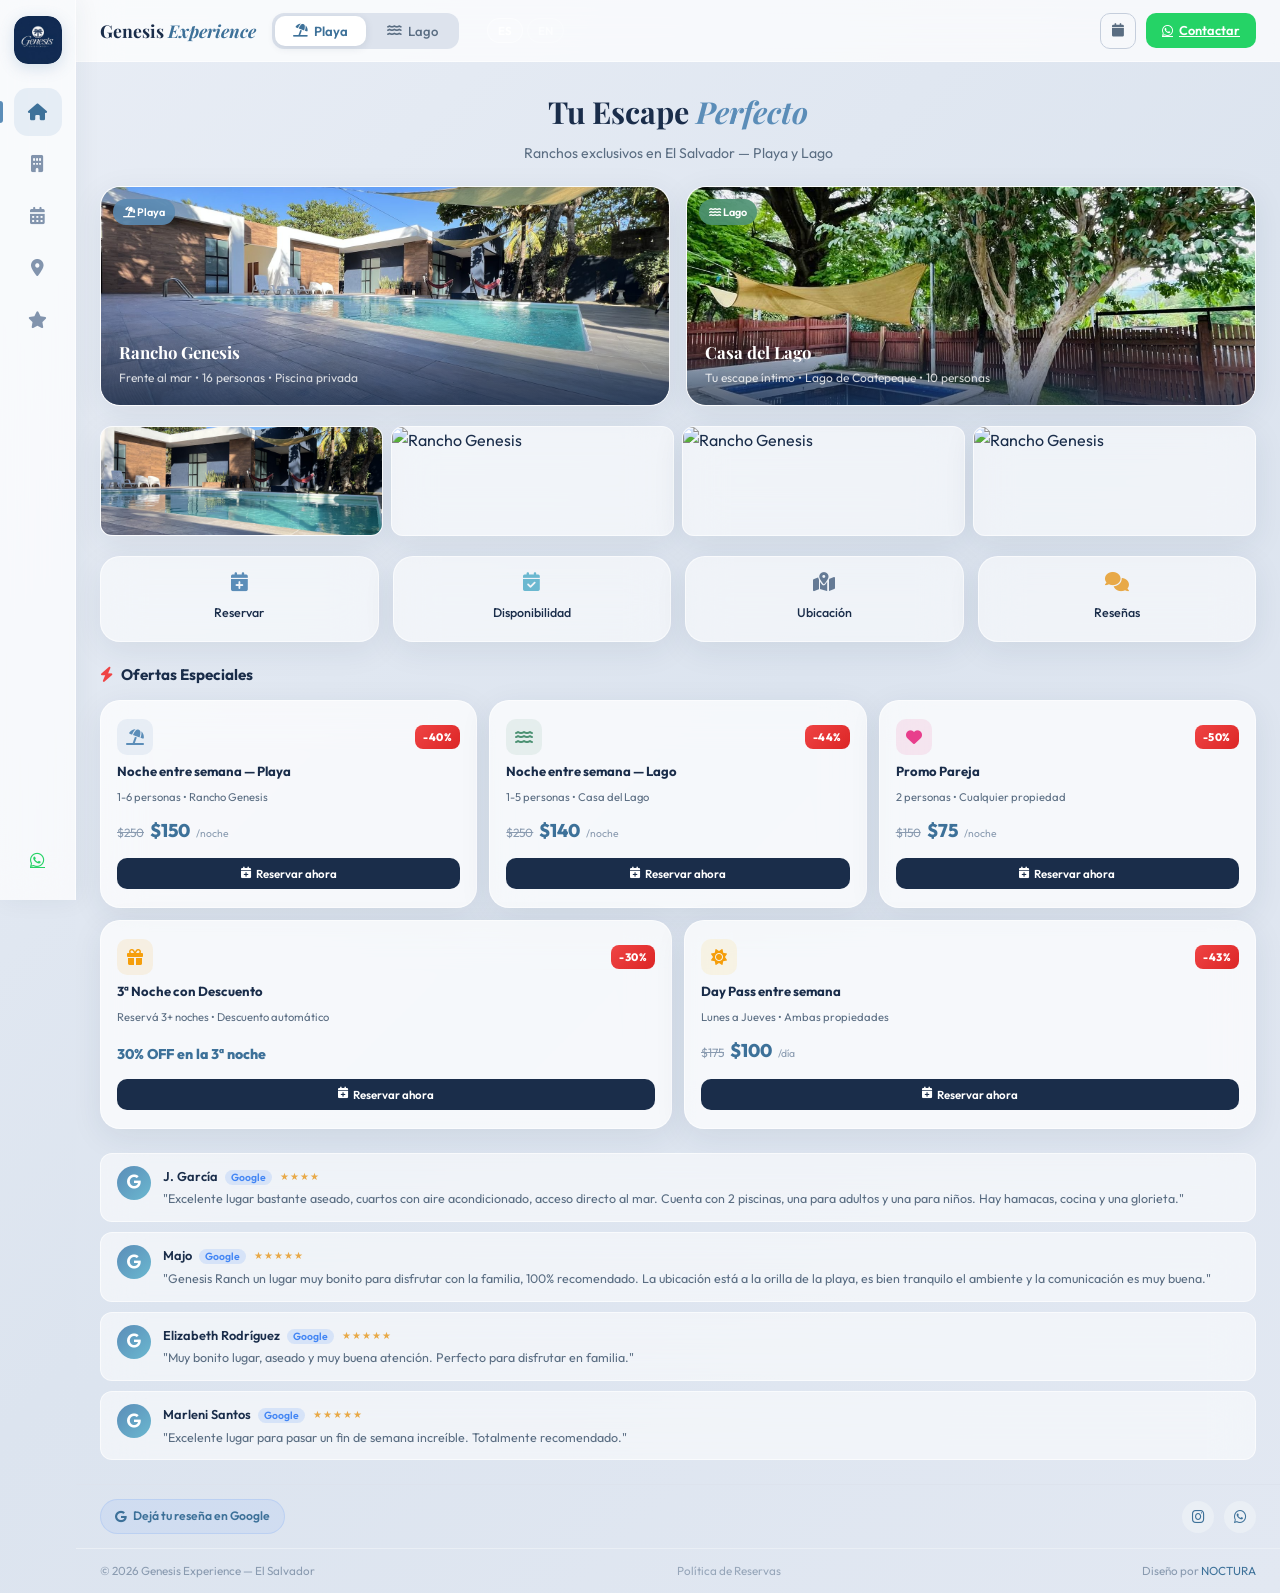
==== commit 895fd94d: "Revert color test: restore original --accent (#5b8db8)" ====
--- a/index.html
+++ b/index.html
@@ -59,7 +59,7 @@
     <link rel="preconnect" href="https://fonts.gstatic.com" crossorigin>
     <link href="https://fonts.googleapis.com/css2?family=Outfit:wght@300;400;500;600;700;800&family=Playfair+Display:ital,wght@0,400;0,600;0,700;1,400&display=swap" rel="stylesheet">
     <link rel="stylesheet" href="https://cdnjs.cloudflare.com/ajax/libs/font-awesome/6.5.1/css/all.min.css">
-    <link rel="stylesheet" href="css/styles.css?v=20260407f">
+    <link rel="stylesheet" href="css/styles.css?v=20260407g">
     <!-- Structured Data: LodgingBusiness -->
     <script type="application/ld+json">
     {
@@ -724,13 +724,13 @@
     <div class="toast-msg" id="toastMsg"></div>
     <button class="toast-btn" onclick="closeToast()" data-i18n="toast.ok">Entendido</button>
 </div>
-<script src="js/i18n.js?v=20260407f"></script>
-<script src="js/config.js?v=20260407f"></script>
-<script src="js/navigation.js?v=20260407f"></script>
-<script src="js/calendar.js?v=20260407f"></script>
-<script src="js/booking.js?v=20260407f"></script>
-<script src="js/reviews.js?v=20260407f"></script>
-<script src="js/lightbox.js?v=20260407f"></script>
+<script src="js/i18n.js?v=20260407g"></script>
+<script src="js/config.js?v=20260407g"></script>
+<script src="js/navigation.js?v=20260407g"></script>
+<script src="js/calendar.js?v=20260407g"></script>
+<script src="js/booking.js?v=20260407g"></script>
+<script src="js/reviews.js?v=20260407g"></script>
+<script src="js/lightbox.js?v=20260407g"></script>
 <!-- Hidden form for Netlify form detection -->
 <form hidden method='post' name='encuesta-genesis'>
     <input name="form-name" type="hidden" value="encuesta-genesis">
@@ -740,6 +740,6 @@
     <input name="recomienda"><input name="volveria">
     <textarea name="lo_mejor"></textarea><textarea name="mejorar"></textarea>
 </form>
-<script src="js/app.js?v=20260407f"></script>
+<script src="js/app.js?v=20260407g"></script>
 </body>
 </html>
--- a/css/styles.css
+++ b/css/styles.css
@@ -9,9 +9,9 @@
             --warm-700: #4d6280;
             --warm-800: #344b6b;
             --warm-900: #1a2d4a;
-            --accent: #3b82f6;
-            --accent-light: #60a5fa;
-            --accent-dark: #2563eb;
+            --accent: #5b8db8;
+            --accent-light: #7ba8cc;
+            --accent-dark: #3d7199;
             --mint: #a8d4e2;
             --mint-dark: #6bb8d0;
             --lago: #4c9173;
